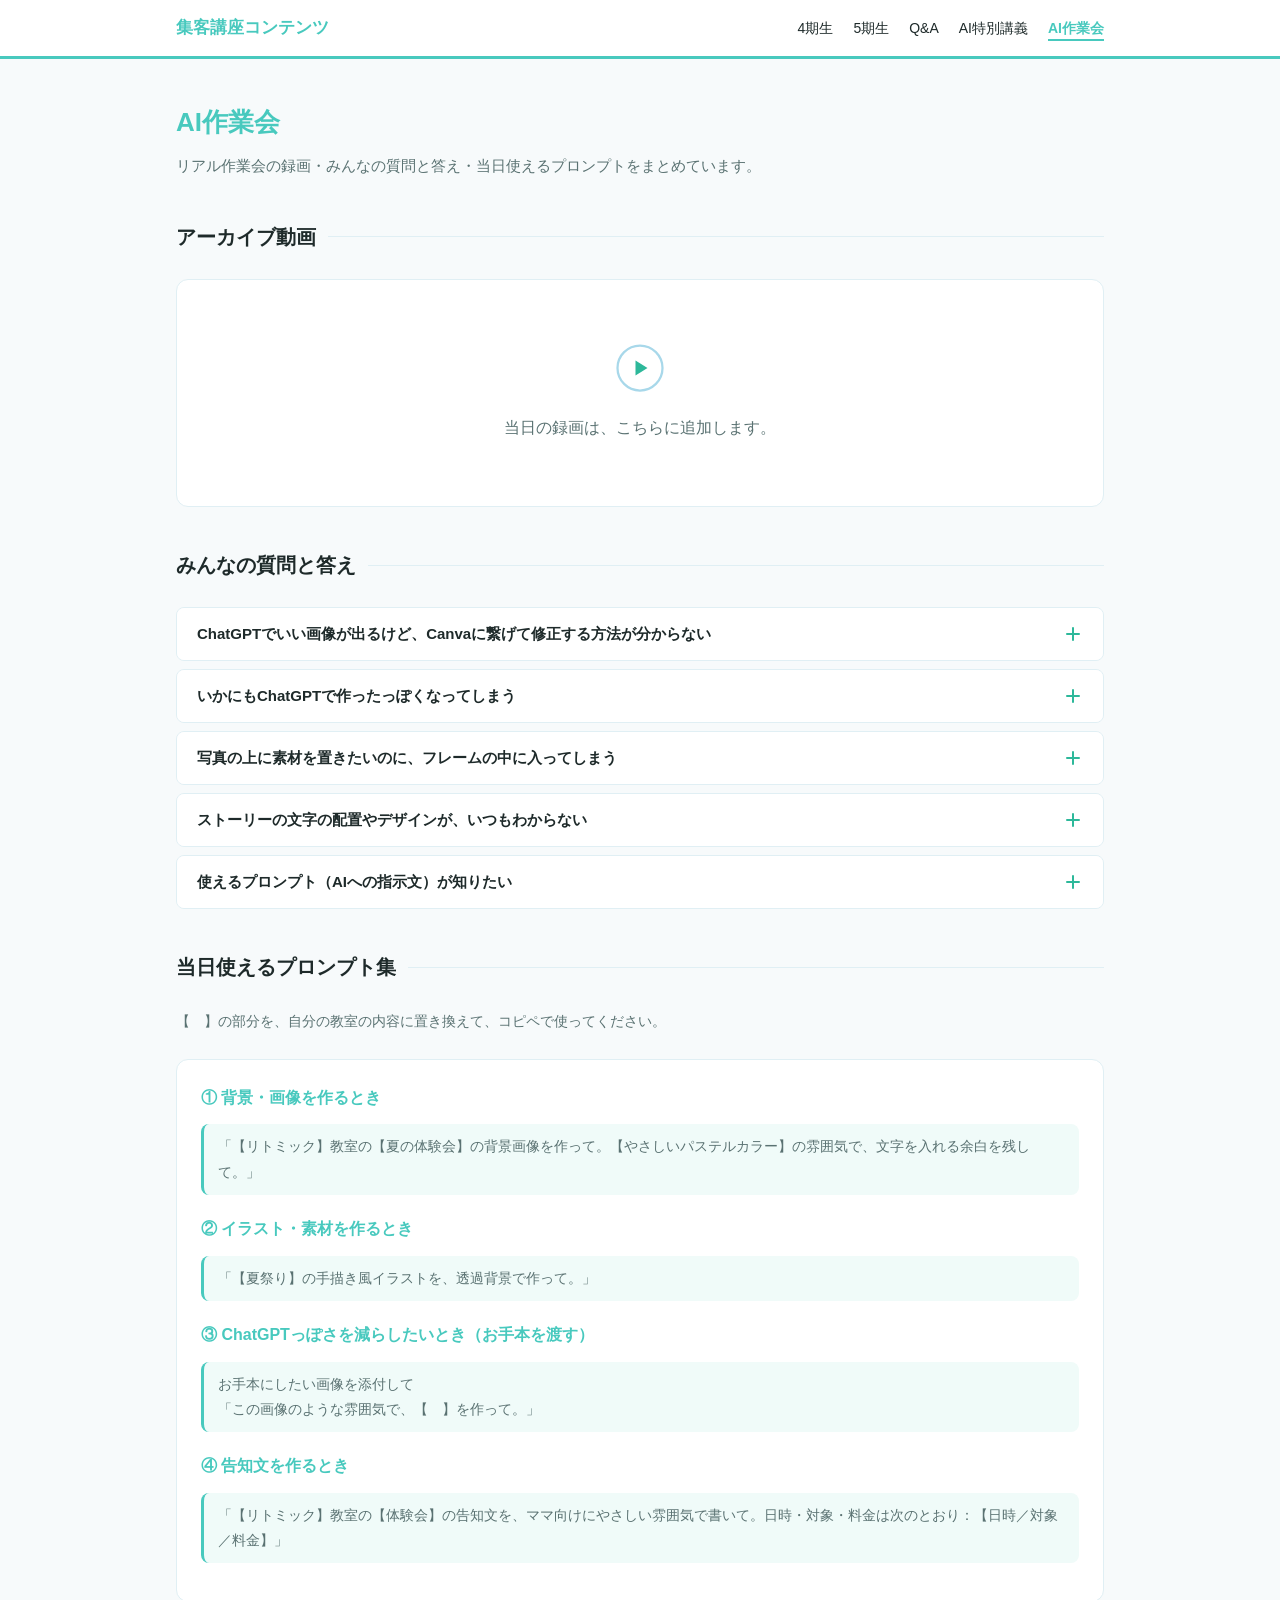
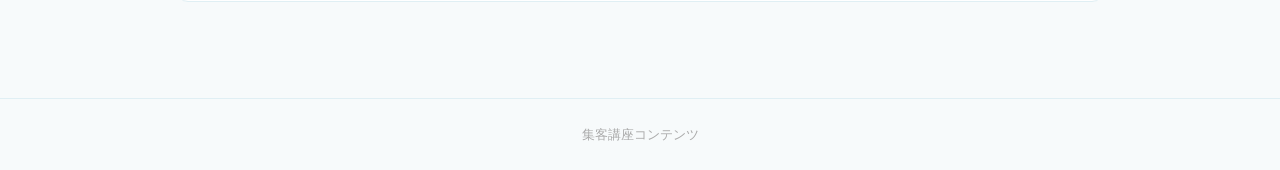
==== ai-sagyokai.html @ 4ee77f03 "AI作業会タブを新設（アーカイブ枠・みんなの質問と答え・プロンプト集） リアルAI勉強会用の専用ページを追加。全ページのナビにタブを追加。 事前アンケートの困りごとへの回答をQ&Aに、コピペ用プロンプ" ====
<!DOCTYPE html>
<html lang="ja">
<head>
  <meta charset="UTF-8">
  <meta name="viewport" content="width=device-width, initial-scale=1.0">
  <title>AI作業会 | 集客講座コンテンツ</title>
  <link rel="stylesheet" href="assets/css/style.css">
</head>
<body>

<nav class="nav">
  <div class="nav-inner">
    <a href="index.html" class="nav-logo">集客講座コンテンツ</a>
    <button class="nav-toggle" aria-label="メニュー" onclick="toggleNav()">
      <span></span><span></span><span></span>
    </button>
    <ul class="nav-links" id="nav-links">
      <li><a href="cohort4.html">4期生</a></li>
      <li><a href="cohort5.html">5期生</a></li>
      <li><a href="qa.html">Q&amp;A</a></li>
      <li><a href="ai.html">AI特別講義</a></li>
      <li><a href="ai-sagyokai.html" class="active">AI作業会</a></li>
    </ul>
  </div>
</nav>

<main class="main">
  <div class="page-header">
    <h1>AI作業会</h1>
    <p>リアル作業会の録画・みんなの質問と答え・当日使えるプロンプトをまとめています。</p>
  </div>

  <!-- アーカイブ動画 -->
  <div class="section-label">
    <h2>アーカイブ動画</h2>
  </div>
  <div class="card">
    <div class="coming-soon" style="padding:40px 20px;">
      <svg width="48" height="48" viewBox="0 0 64 64" fill="none" style="margin:0 auto 12px;">
        <circle cx="32" cy="32" r="30" stroke="#A8D8EA" stroke-width="3"/>
        <path d="M26 22l16 10-16 10V22z" fill="#2DB89A"/>
      </svg>
      <p>当日の録画は、こちらに追加します。</p>
    </div>
  </div>

  <!-- みんなの質問と答え -->
  <div class="section-label">
    <h2>みんなの質問と答え</h2>
  </div>

  <div class="accordion-item">
    <button class="accordion-q" onclick="toggleAccordion(this)">
      ChatGPTでいい画像が出るけど、Canvaに繋げて修正する方法が分からない
      <svg class="accordion-icon" viewBox="0 0 20 20" fill="none">
        <path d="M10 4v12M4 10h12" stroke="#2DB89A" stroke-width="2" stroke-linecap="round"/>
      </svg>
    </button>
    <div class="accordion-a">
      Canvaの「マジックレイヤー」を使うか、ChatGPTの画面の中で直接編集すると修正できます。当日、実際の画面で一緒にやってみましょう。
    </div>
  </div>

  <div class="accordion-item">
    <button class="accordion-q" onclick="toggleAccordion(this)">
      いかにもChatGPTで作ったっぽくなってしまう
      <svg class="accordion-icon" viewBox="0 0 20 20" fill="none">
        <path d="M10 4v12M4 10h12" stroke="#2DB89A" stroke-width="2" stroke-linecap="round"/>
      </svg>
    </button>
    <div class="accordion-a">
      「お手本（モデリング先）」を渡すと、AIっぽさを減らせます。好きなデザインの画像を見せて「こんな雰囲気で作って」と伝えると、グッと自然になります。
    </div>
  </div>

  <div class="accordion-item">
    <button class="accordion-q" onclick="toggleAccordion(this)">
      写真の上に素材を置きたいのに、フレームの中に入ってしまう
      <svg class="accordion-icon" viewBox="0 0 20 20" fill="none">
        <path d="M10 4v12M4 10h12" stroke="#2DB89A" stroke-width="2" stroke-linecap="round"/>
      </svg>
    </button>
    <div class="accordion-a">
      下になる写真に「ロック」をかければ大丈夫です。ロックすると、その上に素材を置いてもフレームの中に吸い込まれません。
    </div>
  </div>

  <div class="accordion-item">
    <button class="accordion-q" onclick="toggleAccordion(this)">
      ストーリーの文字の配置やデザインが、いつもわからない
      <svg class="accordion-icon" viewBox="0 0 20 20" fill="none">
        <path d="M10 4v12M4 10h12" stroke="#2DB89A" stroke-width="2" stroke-linecap="round"/>
      </svg>
    </button>
    <div class="accordion-a">
      まず「お手本」をスクショして、そのまま真似てみましょう。そして、自分がやりやすい「型」を1つ作ってしまうのがおすすめです（例：あやは文字を左下にまとめて配置しています）。型が決まると、毎回迷わなくなります。
    </div>
  </div>

  <div class="accordion-item">
    <button class="accordion-q" onclick="toggleAccordion(this)">
      使えるプロンプト（AIへの指示文）が知りたい
      <svg class="accordion-icon" viewBox="0 0 20 20" fill="none">
        <path d="M10 4v12M4 10h12" stroke="#2DB89A" stroke-width="2" stroke-linecap="round"/>
      </svg>
    </button>
    <div class="accordion-a">
      下の「当日使えるプロンプト集」に、コピペして使える指示文をまとめました。【　】の部分を、自分の教室の内容に置き換えて使ってください。
    </div>
  </div>

  <!-- 当日使えるプロンプト集 -->
  <div class="section-label">
    <h2>当日使えるプロンプト集</h2>
  </div>
  <p style="color:var(--text-sub);font-size:14px;margin-bottom:24px;">【　】の部分を、自分の教室の内容に置き換えて、コピペで使ってください。</p>

  <div class="card">
    <div class="feedback-section" style="border-top:none;margin-top:0;padding-top:0;">
      <h3>① 背景・画像を作るとき</h3>
      <div class="feedback-list">
        <p class="fb-overall">「【リトミック】教室の【夏の体験会】の背景画像を作って。【やさしいパステルカラー】の雰囲気で、文字を入れる余白を残して。」</p>
      </div>
      <h3 style="margin-top:20px;">② イラスト・素材を作るとき</h3>
      <div class="feedback-list">
        <p class="fb-overall">「【夏祭り】の手描き風イラストを、透過背景で作って。」</p>
      </div>
      <h3 style="margin-top:20px;">③ ChatGPTっぽさを減らしたいとき（お手本を渡す）</h3>
      <div class="feedback-list">
        <p class="fb-overall">お手本にしたい画像を添付して<br>「この画像のような雰囲気で、【　】を作って。」</p>
      </div>
      <h3 style="margin-top:20px;">④ 告知文を作るとき</h3>
      <div class="feedback-list">
        <p class="fb-overall">「【リトミック】教室の【体験会】の告知文を、ママ向けにやさしい雰囲気で書いて。日時・対象・料金は次のとおり：【日時／対象／料金】」</p>
      </div>
    </div>
  </div>

</main>

<footer><p>集客講座コンテンツ</p></footer>

<script>
function toggleNav() {
  document.getElementById('nav-links').classList.toggle('open');
}
function toggleAccordion(btn) {
  btn.parentElement.classList.toggle('open');
}
</script>
</body>
</html>
---- assets/css/style.css ----
:root {
  --green:      #48C9BE;
  --blue-light: #A8D8EA;
  --bg:         #F7FAFB;
  --text:       #1E2A2A;
  --border:     #E0EFF4;
  --white:      #FFFFFF;
  --text-sub:   #5a7272;
}

*, *::before, *::after { box-sizing: border-box; margin: 0; padding: 0; }

body {
  font-family: "游ゴシック体", "Yu Gothic", YuGothic, "ヒラギノ角ゴ Pro", "Hiragino Kaku Gothic Pro", sans-serif;
  -webkit-font-smoothing: antialiased;
  background: var(--bg);
  color: var(--text);
  font-size: 16px;
  line-height: 1.8;
}

a { color: inherit; text-decoration: none; }
img { max-width: 100%; height: auto; display: block; }

/* ========== ナビゲーション ========== */
.nav {
  position: sticky;
  top: 0;
  background: var(--white);
  border-bottom: 3px solid var(--green);
  z-index: 100;
}
.nav-inner {
  max-width: 960px;
  margin: 0 auto;
  padding: 0 16px;
  display: flex;
  align-items: center;
  justify-content: space-between;
  height: 56px;
}
.nav-logo {
  font-weight: 700;
  color: var(--green);
  font-size: 17px;
}
.nav-links {
  display: flex;
  gap: 20px;
  list-style: none;
}
.nav-links a {
  font-size: 14px;
  color: var(--text);
  padding-bottom: 3px;
  border-bottom: 2px solid transparent;
  transition: color 0.2s, border-color 0.2s;
}
.nav-links a:hover,
.nav-links a.active {
  color: var(--green);
  border-bottom-color: var(--green);
  font-weight: 700;
}
.nav-toggle {
  display: none;
  background: none;
  border: none;
  cursor: pointer;
  padding: 8px;
}
.nav-toggle span {
  display: block;
  width: 22px;
  height: 2px;
  background: var(--text);
  margin: 5px 0;
  transition: 0.3s;
}
@media (max-width: 767px) {
  .nav-toggle { display: block; }
  .nav-links {
    display: none;
    flex-direction: column;
    position: absolute;
    top: 56px;
    left: 0;
    right: 0;
    background: var(--white);
    padding: 16px 24px;
    border-bottom: 1px solid var(--border);
    gap: 16px;
    box-shadow: 0 4px 12px rgba(0,0,0,0.08);
  }
  .nav-links.open { display: flex; }
}

/* ========== レイアウト ========== */
.main {
  max-width: 960px;
  margin: 0 auto;
  padding: 40px 16px 64px;
}
.page-header { margin-bottom: 32px; }
.page-header h1 {
  font-size: 26px;
  color: var(--green);
  margin-bottom: 6px;
}
.page-header p { color: var(--text-sub); font-size: 15px; }

/* ========== カード ========== */
.card {
  background: var(--white);
  border: 1px solid var(--border);
  border-radius: 12px;
  padding: 24px;
  margin-bottom: 32px;
}

/* ========== バッジ ========== */
.badge {
  display: inline-block;
  background: var(--blue-light);
  color: var(--text);
  font-size: 12px;
  font-weight: 700;
  padding: 2px 10px;
  border-radius: 20px;
  margin-bottom: 8px;
}

/* ========== トップページ カードグリッド ========== */
.card-grid {
  display: grid;
  grid-template-columns: repeat(2, 1fr);
  gap: 20px;
}
@media (max-width: 600px) {
  .card-grid { grid-template-columns: 1fr; }
}
.nav-card {
  background: var(--white);
  border: 1px solid var(--border);
  border-radius: 12px;
  padding: 28px 24px;
  display: flex;
  flex-direction: column;
  gap: 8px;
  transition: box-shadow 0.2s, transform 0.2s;
}
.nav-card:hover {
  box-shadow: 0 4px 20px rgba(45,184,154,0.15);
  transform: translateY(-2px);
}
.nav-card svg { width: 36px; height: 36px; }
.nav-card h2 { font-size: 18px; color: var(--green); }
.nav-card p { font-size: 14px; color: var(--text-sub); }
.nav-card .card-link {
  margin-top: 8px;
  font-size: 14px;
  font-weight: 700;
  color: var(--green);
}

/* ========== ヒーロー ========== */
.hero {
  background: linear-gradient(135deg, var(--green) 0%, #2EB5AB 100%);
  color: var(--white);
  border-radius: 16px;
  padding: 48px 32px;
  margin-bottom: 40px;
  text-align: center;
}
.hero h1 { font-size: 28px; margin-bottom: 12px; }
.hero p { font-size: 16px; opacity: 0.9; }
@media (max-width: 600px) {
  .hero { padding: 36px 20px; }
  .hero h1 { font-size: 22px; }
}

/* ========== チラシ添削 ========== */
.chirashi-header {
  display: flex;
  align-items: center;
  gap: 12px;
  margin-bottom: 16px;
  flex-wrap: wrap;
}
.chirashi-header h2 { font-size: 20px; }

/* スマホ：スワイプ表示 */
.swiper-wrap { display: block; }
.swiper-track {
  display: flex;
  overflow-x: auto;
  scroll-snap-type: x mandatory;
  scrollbar-width: none;
  border-radius: 8px;
}
.swiper-track::-webkit-scrollbar { display: none; }
.swiper-slide {
  min-width: 100%;
  scroll-snap-align: start;
  position: relative;
}
.swiper-slide img { width: 100%; border-radius: 8px; }
.slide-label {
  display: inline-block;
  background: rgba(0,0,0,0.55);
  color: #fff;
  font-size: 13px;
  font-weight: 700;
  padding: 3px 12px;
  border-radius: 20px;
  margin-bottom: 8px;
}
.slide-label.after { background: var(--green); }
.swiper-hint {
  text-align: center;
  font-size: 13px;
  color: var(--text-sub);
  margin-top: 8px;
}

/* PC：横並び表示 */
.chirashi-pc-view {
  display: none;
  grid-template-columns: 1fr 1fr;
  gap: 16px;
}
.chirashi-pc-view .img-wrap { position: relative; }
.chirashi-pc-view img { width: 100%; border-radius: 8px; }

@media (min-width: 768px) {
  .swiper-wrap { display: none; }
  .swiper-hint { display: none; }
  .chirashi-pc-view { display: grid; }
}

/* PC：Before / After / 並べて 切り替え（プレゼン用） */
.pc-toggle { display: none; }
@media (min-width: 768px) {
  .pc-toggle {
    display: flex;
    gap: 8px;
    margin-bottom: 14px;
  }
  .pc-toggle button {
    font-family: inherit;
    font-size: 14px;
    font-weight: 700;
    padding: 8px 18px;
    border-radius: 8px;
    border: 2px solid var(--green);
    background: var(--white);
    color: var(--green);
    cursor: pointer;
    transition: background 0.2s, color 0.2s;
  }
  .pc-toggle button:hover { background: #eafaf8; }
  .pc-toggle button.active { background: var(--green); color: #fff; }
}
.chirashi-pc-view.mode-before,
.chirashi-pc-view.mode-after {
  grid-template-columns: 1fr;
  max-width: 460px;
}
.chirashi-pc-view.mode-before .img-wrap:nth-child(2),
.chirashi-pc-view.mode-after .img-wrap:nth-child(1) {
  display: none;
}
.chirashi-pc-view.mode-both {
  grid-template-columns: 1fr 1fr;
}

/* フィードバック */
.feedback-section { margin-top: 20px; border-top: 1px solid var(--border); padding-top: 16px; }
.feedback-section h3 { font-size: 16px; color: var(--green); margin-bottom: 12px; }
.feedback-img { border-radius: 8px; width: 100%; }

.feedback-list { font-size: 14px; line-height: 1.8; }
.feedback-list .fb-overall {
  color: var(--text-sub);
  margin-bottom: 14px;
  padding: 10px 14px;
  background: #f0fbf9;
  border-radius: 8px;
  border-left: 3px solid var(--green);
}
.feedback-list ul { list-style: none; padding: 0; margin: 0; }
.feedback-list li {
  padding: 9px 0;
  border-bottom: 1px solid var(--border);
  display: flex;
  gap: 10px;
  align-items: flex-start;
}
.feedback-list li:last-child { border-bottom: none; }
.fb-point {
  color: #D94F7A;
  font-weight: 700;
  white-space: nowrap;
  flex-shrink: 0;
  min-width: 36px;
}

/* ========== スライドギャラリー ========== */
.video-wrap {
  position: relative;
  padding-bottom: 56.25%;
  height: 0;
  margin-bottom: 32px;
  border-radius: 12px;
  overflow: hidden;
}
.video-wrap iframe {
  position: absolute;
  top: 0; left: 0;
  width: 100%; height: 100%;
}
.slide-grid {
  display: grid;
  grid-template-columns: repeat(4, 1fr);
  gap: 12px;
}
@media (max-width: 600px) {
  .slide-grid { grid-template-columns: repeat(2, 1fr); }
}
.slide-thumb {
  cursor: pointer;
  border-radius: 6px;
  overflow: hidden;
  border: 2px solid transparent;
  transition: border-color 0.2s, transform 0.2s;
  position: relative;
}
.slide-thumb:hover {
  border-color: var(--green);
  transform: scale(1.03);
}
.slide-thumb img { width: 100%; display: block; }
.slide-num {
  position: absolute;
  bottom: 4px;
  right: 6px;
  font-size: 11px;
  color: #fff;
  background: rgba(0,0,0,0.5);
  padding: 1px 5px;
  border-radius: 4px;
}

/* モーダル */
.modal-overlay {
  display: none;
  position: fixed;
  inset: 0;
  background: rgba(0,0,0,0.85);
  z-index: 200;
  align-items: center;
  justify-content: center;
  padding: 16px;
}
.modal-overlay.open { display: flex; }
.modal-img { max-width: 900px; width: 100%; border-radius: 8px; }
.modal-close {
  position: absolute;
  top: 16px;
  right: 20px;
  font-size: 32px;
  color: #fff;
  cursor: pointer;
  line-height: 1;
  background: none;
  border: none;
}

/* ========== Q&A アコーディオン ========== */
.qa-category { margin-bottom: 32px; }
.qa-category h2 {
  font-size: 18px;
  color: var(--green);
  margin-bottom: 12px;
  padding-left: 12px;
  border-left: 4px solid var(--green);
}
.accordion-item {
  border: 1px solid var(--border);
  border-radius: 8px;
  margin-bottom: 8px;
  overflow: hidden;
}
.accordion-q {
  width: 100%;
  text-align: left;
  background: var(--white);
  border: none;
  padding: 16px 20px;
  font-family: "游ゴシック体", "Yu Gothic", YuGothic, "ヒラギノ角ゴ Pro", "Hiragino Kaku Gothic Pro", sans-serif;
  font-size: 15px;
  font-weight: 700;
  color: var(--text);
  cursor: pointer;
  display: flex;
  justify-content: space-between;
  align-items: center;
  gap: 8px;
  transition: background 0.2s;
}
.accordion-q:hover { background: #f0fbf8; }
.accordion-icon {
  width: 20px;
  height: 20px;
  flex-shrink: 0;
  transition: transform 0.3s;
}
.accordion-item.open .accordion-icon { transform: rotate(45deg); }
.accordion-a {
  display: none;
  padding: 0 20px 16px;
  font-size: 15px;
  background: var(--white);
  color: var(--text-sub);
  line-height: 1.8;
}
.accordion-item.open .accordion-a { display: block; }

/* ========== コホートアクションボタン ========== */
.cohort-actions {
  display: flex;
  gap: 14px;
  margin-bottom: 36px;
  flex-wrap: wrap;
}
.cohort-btn {
  display: inline-flex;
  align-items: center;
  gap: 8px;
  padding: 14px 24px;
  border-radius: 10px;
  font-size: 15px;
  font-weight: 700;
  font-family: "游ゴシック体", "Yu Gothic", YuGothic, "ヒラギノ角ゴ Pro", "Hiragino Kaku Gothic Pro", sans-serif;
  text-decoration: none;
  transition: box-shadow 0.2s, transform 0.2s, opacity 0.2s;
  cursor: pointer;
  border: none;
}
.cohort-btn:hover { transform: translateY(-2px); box-shadow: 0 4px 16px rgba(0,0,0,0.12); }
.cohort-btn.primary { background: var(--green); color: #fff; }
.cohort-btn.secondary { background: var(--white); color: var(--green); border: 2px solid var(--green); }
.cohort-btn svg { flex-shrink: 0; }

/* ========== アーカイブカード ========== */
.archive-cards {
  display: flex;
  flex-direction: column;
  gap: 16px;
  margin-bottom: 40px;
}
.archive-card {
  display: flex;
  align-items: center;
  gap: 20px;
  background: var(--white);
  border: 1px solid var(--border);
  border-radius: 12px;
  padding: 22px 24px;
  text-decoration: none;
  color: inherit;
  transition: box-shadow 0.2s, transform 0.2s, border-color 0.2s;
}
.archive-card:hover {
  border-color: var(--green);
  box-shadow: 0 4px 20px rgba(72,201,190,0.15);
  transform: translateY(-2px);
}
.archive-icon {
  width: 52px;
  height: 52px;
  background: var(--green);
  border-radius: 50%;
  display: flex;
  align-items: center;
  justify-content: center;
  flex-shrink: 0;
}
.archive-num {
  font-size: 12px;
  color: var(--text-sub);
  margin-bottom: 3px;
}
.archive-card h3 {
  font-size: 17px;
  color: var(--text);
  margin-bottom: 4px;
}
.archive-card p {
  font-size: 13px;
  color: var(--text-sub);
  line-height: 1.6;
}
.archive-arrow {
  margin-left: auto;
  color: var(--green);
  font-weight: 700;
  font-size: 18px;
  flex-shrink: 0;
}
@media (max-width: 600px) {
  .archive-card { padding: 16px; gap: 14px; }
  .archive-card h3 { font-size: 15px; }
}

/* ========== セクション区切り ========== */
.section-label {
  display: flex;
  align-items: center;
  gap: 12px;
  margin: 40px 0 24px;
}
.section-label h2 {
  font-size: 20px;
  color: var(--text);
  white-space: nowrap;
}
.section-label::after {
  content: '';
  flex: 1;
  height: 1px;
  background: var(--border);
}

/* ========== 準備中ページ ========== */
.coming-soon {
  text-align: center;
  padding: 80px 20px;
}
.coming-soon h2 { font-size: 24px; color: var(--green); margin-bottom: 12px; }
.coming-soon p { color: var(--text-sub); }

/* ========== フッター ========== */
footer {
  text-align: center;
  padding: 24px 16px;
  font-size: 13px;
  color: #aaa;
  border-top: 1px solid var(--border);
}
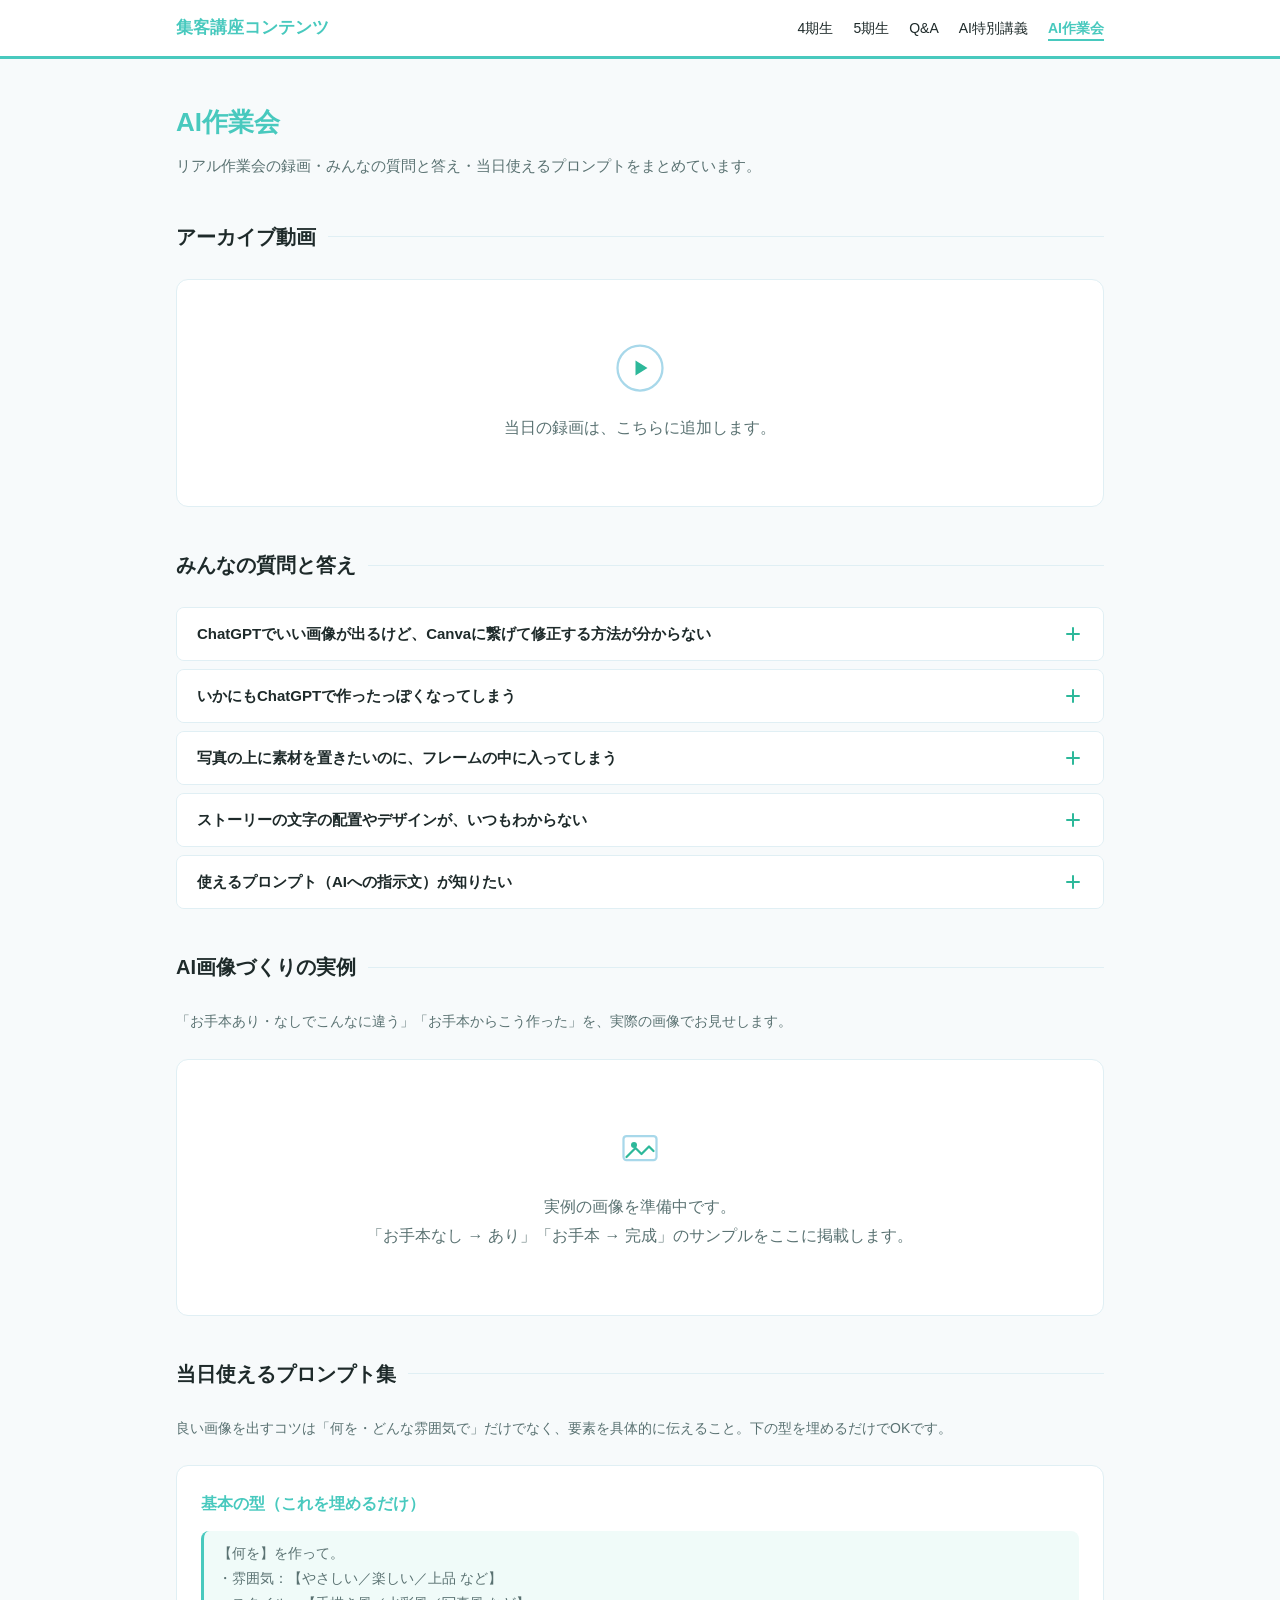
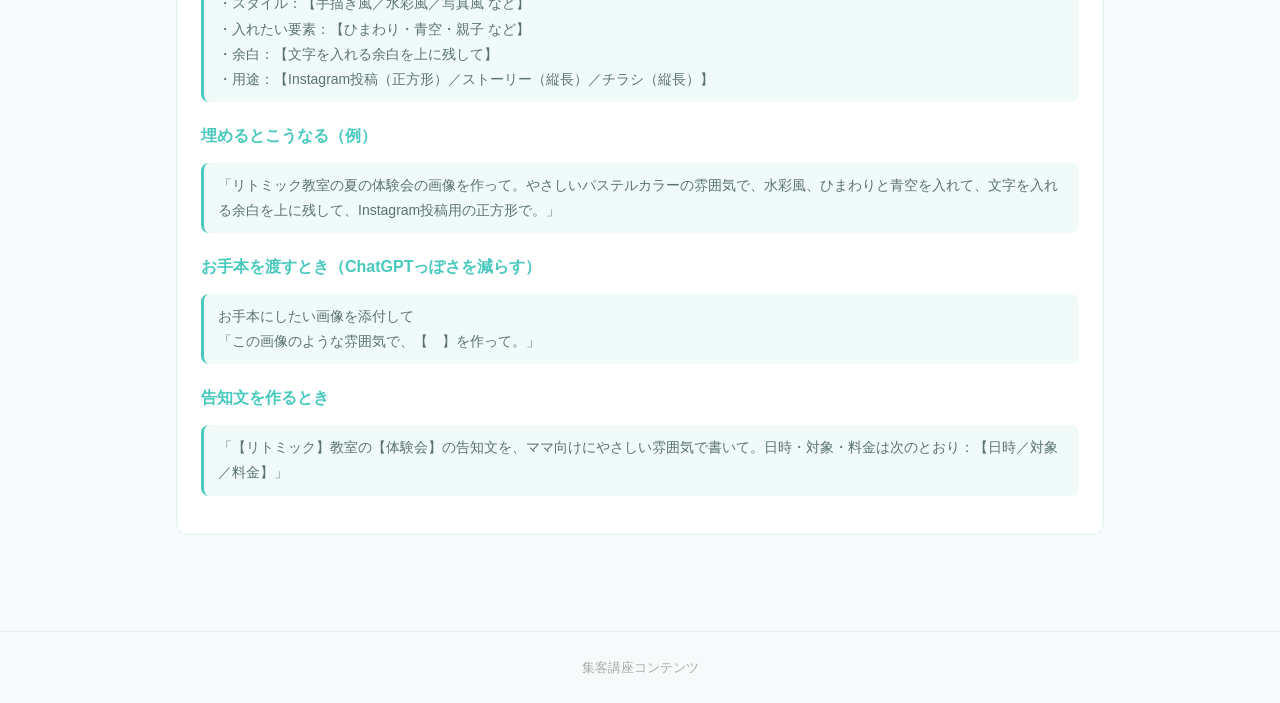
==== commit 934eef04: "AI作業会：プロンプト集を型ベースに改善・AI画像づくりの実例セクション追加 プロンプトを「何を/雰囲気/スタイル/要素/余白/用途」の型に。 実例（お手本あり/なし・お手本→完成）の枠を新設（画像は" ====
--- a/ai-sagyokai.html
+++ b/ai-sagyokai.html
@@ -109,27 +109,50 @@
     </div>
   </div>
 
+  <!-- AI画像づくりの実例（画像はあやが用意して差し替え） -->
+  <div class="section-label">
+    <h2>AI画像づくりの実例</h2>
+  </div>
+  <p style="color:var(--text-sub);font-size:14px;margin-bottom:24px;">「お手本あり・なしでこんなに違う」「お手本からこう作った」を、実際の画像でお見せします。</p>
+  <div class="card">
+    <div class="coming-soon" style="padding:40px 20px;">
+      <svg width="48" height="48" viewBox="0 0 64 64" fill="none" style="margin:0 auto 12px;">
+        <rect x="10" y="16" width="44" height="32" rx="4" stroke="#A8D8EA" stroke-width="3"/>
+        <circle cx="24" cy="28" r="4" fill="#2DB89A"/>
+        <path d="M14 44l12-12 8 8 10-10 6 6" stroke="#2DB89A" stroke-width="3" stroke-linecap="round" stroke-linejoin="round"/>
+      </svg>
+      <p>実例の画像を準備中です。<br>「お手本なし → あり」「お手本 → 完成」のサンプルをここに掲載します。</p>
+    </div>
+  </div>
+
   <!-- 当日使えるプロンプト集 -->
   <div class="section-label">
     <h2>当日使えるプロンプト集</h2>
   </div>
-  <p style="color:var(--text-sub);font-size:14px;margin-bottom:24px;">【　】の部分を、自分の教室の内容に置き換えて、コピペで使ってください。</p>
+  <p style="color:var(--text-sub);font-size:14px;margin-bottom:24px;">良い画像を出すコツは「何を・どんな雰囲気で」だけでなく、要素を具体的に伝えること。下の型を埋めるだけでOKです。</p>
 
   <div class="card">
     <div class="feedback-section" style="border-top:none;margin-top:0;padding-top:0;">
-      <h3>① 背景・画像を作るとき</h3>
+      <h3>基本の型（これを埋めるだけ）</h3>
       <div class="feedback-list">
-        <p class="fb-overall">「【リトミック】教室の【夏の体験会】の背景画像を作って。【やさしいパステルカラー】の雰囲気で、文字を入れる余白を残して。」</p>
+        <p class="fb-overall">
+        【何を】を作って。<br>
+        ・雰囲気：【やさしい／楽しい／上品 など】<br>
+        ・スタイル：【手描き風／水彩風／写真風 など】<br>
+        ・入れたい要素：【ひまわり・青空・親子 など】<br>
+        ・余白：【文字を入れる余白を上に残して】<br>
+        ・用途：【Instagram投稿（正方形）／ストーリー（縦長）／チラシ（縦長）】
+        </p>
       </div>
-      <h3 style="margin-top:20px;">② イラスト・素材を作るとき</h3>
+      <h3 style="margin-top:20px;">埋めるとこうなる（例）</h3>
       <div class="feedback-list">
-        <p class="fb-overall">「【夏祭り】の手描き風イラストを、透過背景で作って。」</p>
+        <p class="fb-overall">「リトミック教室の夏の体験会の画像を作って。やさしいパステルカラーの雰囲気で、水彩風、ひまわりと青空を入れて、文字を入れる余白を上に残して、Instagram投稿用の正方形で。」</p>
       </div>
-      <h3 style="margin-top:20px;">③ ChatGPTっぽさを減らしたいとき（お手本を渡す）</h3>
+      <h3 style="margin-top:20px;">お手本を渡すとき（ChatGPTっぽさを減らす）</h3>
       <div class="feedback-list">
         <p class="fb-overall">お手本にしたい画像を添付して<br>「この画像のような雰囲気で、【　】を作って。」</p>
       </div>
-      <h3 style="margin-top:20px;">④ 告知文を作るとき</h3>
+      <h3 style="margin-top:20px;">告知文を作るとき</h3>
       <div class="feedback-list">
         <p class="fb-overall">「【リトミック】教室の【体験会】の告知文を、ママ向けにやさしい雰囲気で書いて。日時・対象・料金は次のとおり：【日時／対象／料金】」</p>
       </div>
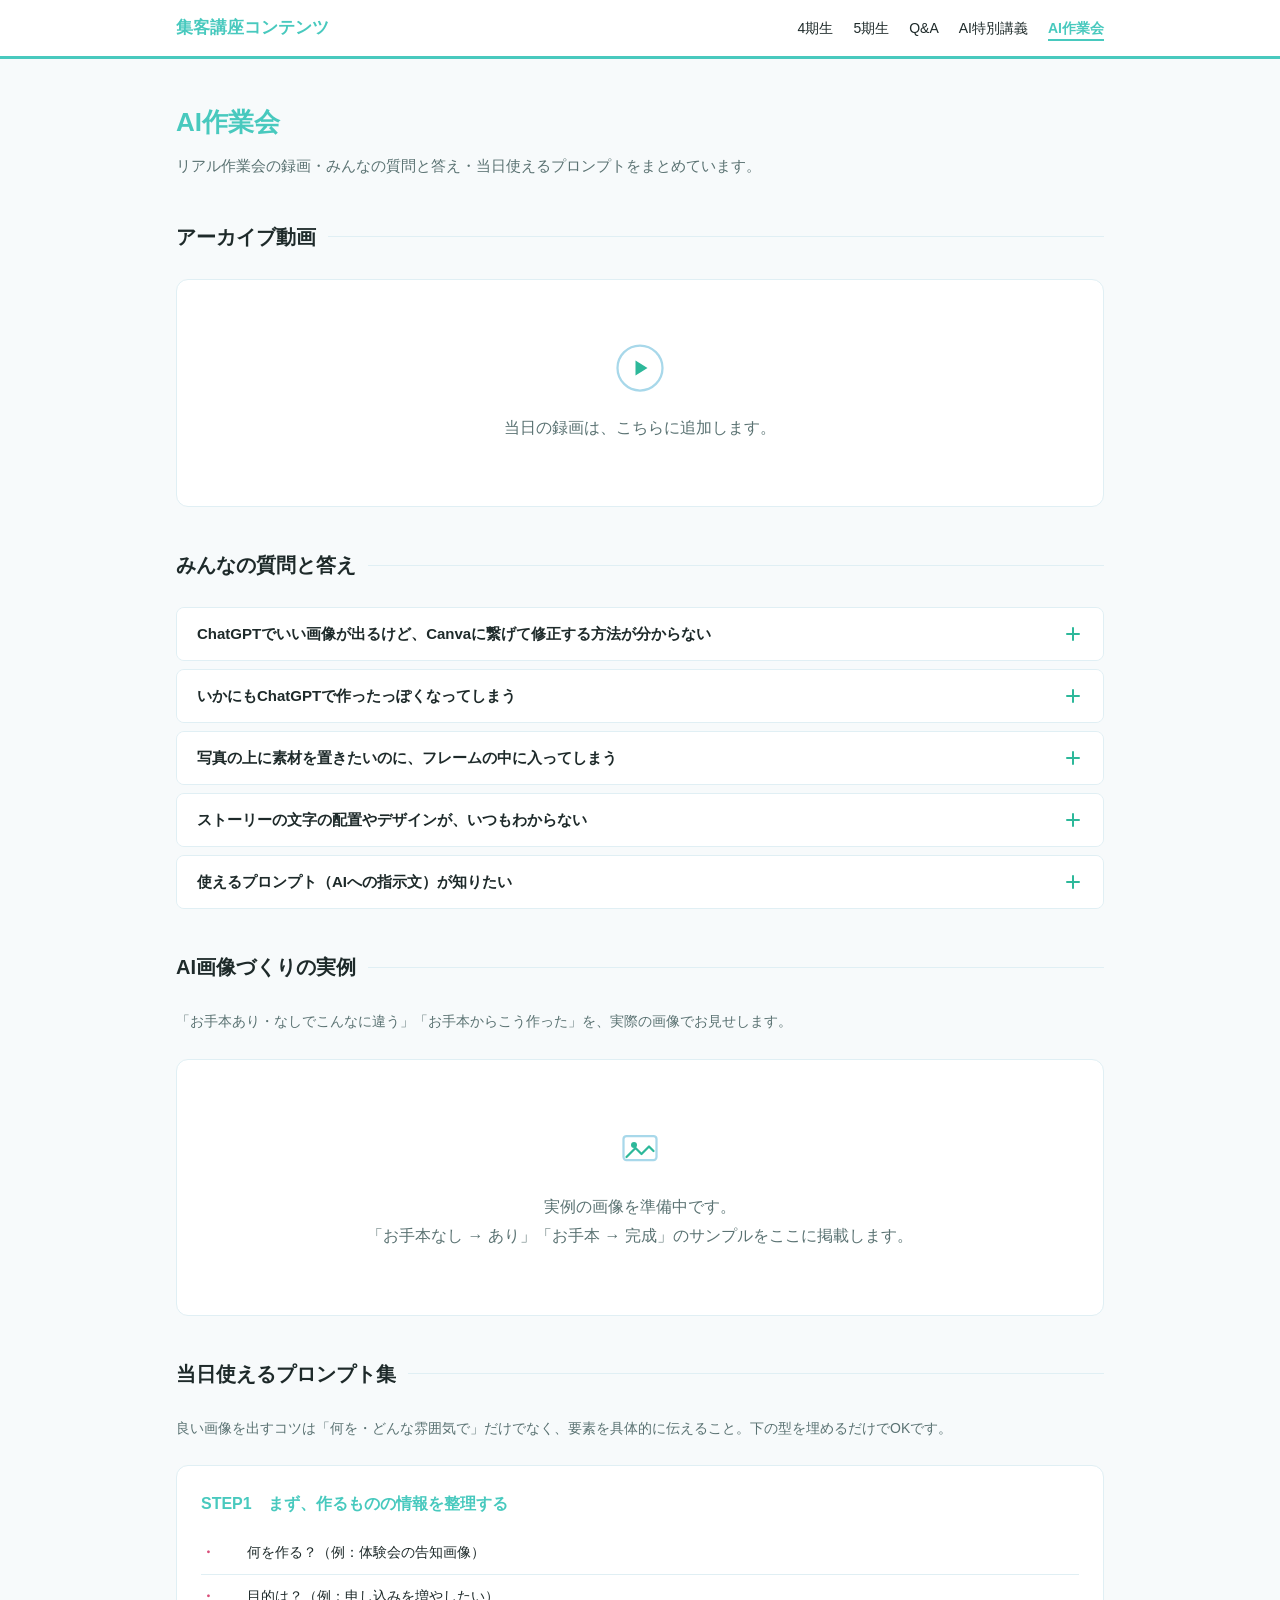
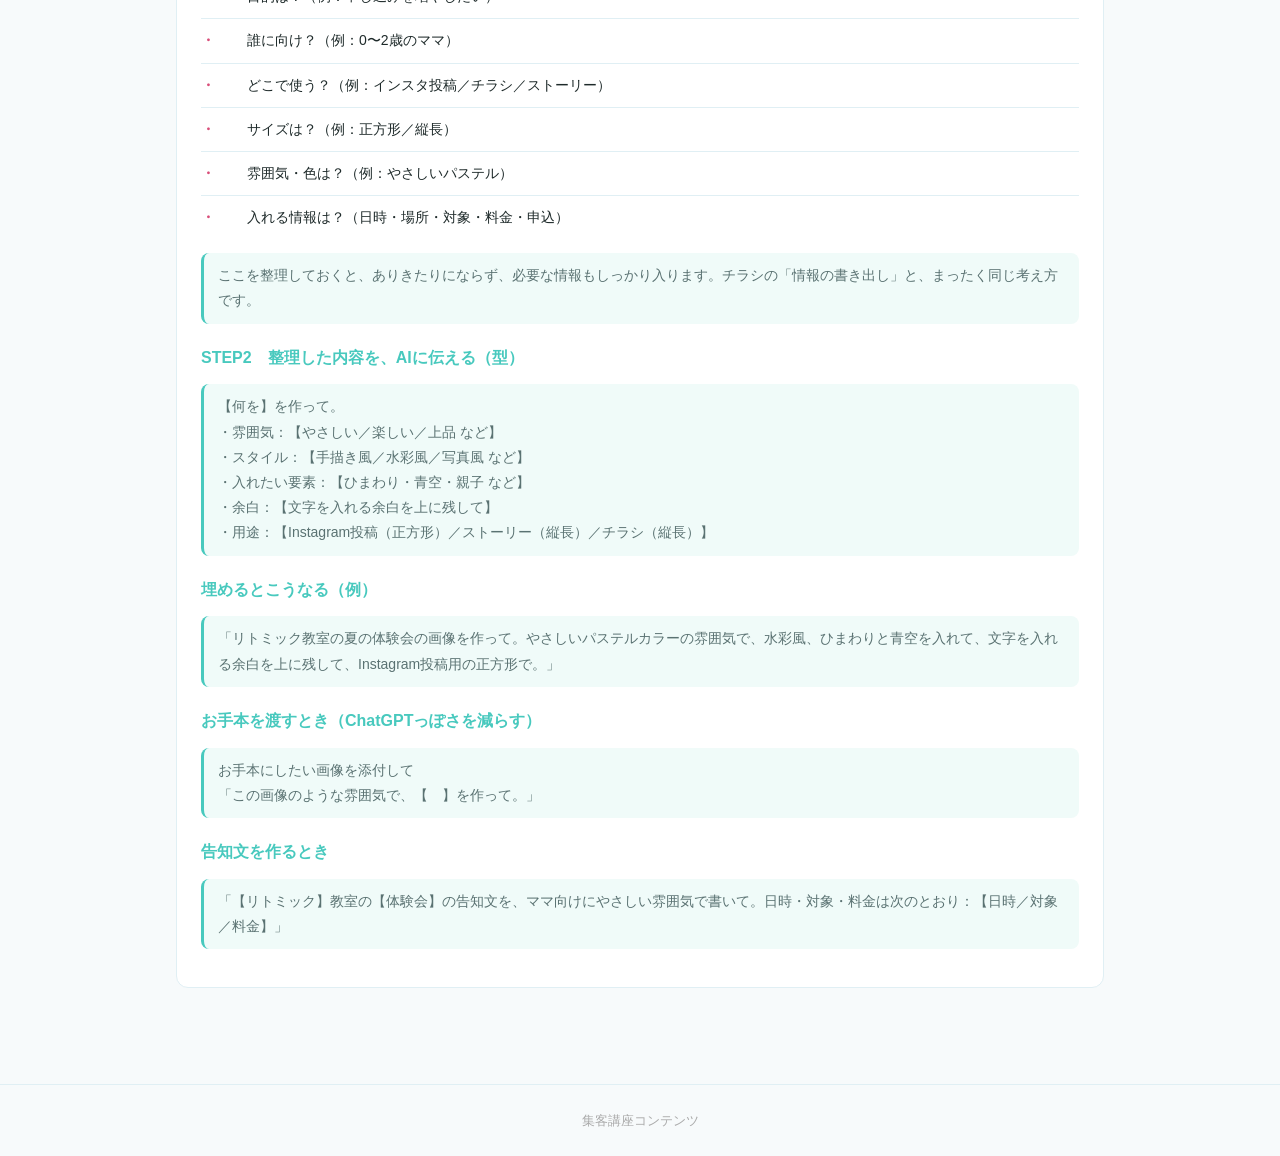
==== commit 8eb46f09: "プロンプト集を2段階に：STEP1で情報整理→STEP2でAIに伝える あやのアイデア反映。チラシの情報整理（誰に/何を/どこで/サイズ/雰囲気/入れる情報）を AIプロンプトの前段階に。情報整理の専" ====
--- a/ai-sagyokai.html
+++ b/ai-sagyokai.html
@@ -133,7 +133,20 @@
 
   <div class="card">
     <div class="feedback-section" style="border-top:none;margin-top:0;padding-top:0;">
-      <h3>基本の型（これを埋めるだけ）</h3>
+      <h3>STEP1　まず、作るものの情報を整理する</h3>
+      <div class="feedback-list">
+        <ul>
+          <li><span class="fb-point">・</span>何を作る？（例：体験会の告知画像）</li>
+          <li><span class="fb-point">・</span>目的は？（例：申し込みを増やしたい）</li>
+          <li><span class="fb-point">・</span>誰に向け？（例：0〜2歳のママ）</li>
+          <li><span class="fb-point">・</span>どこで使う？（例：インスタ投稿／チラシ／ストーリー）</li>
+          <li><span class="fb-point">・</span>サイズは？（例：正方形／縦長）</li>
+          <li><span class="fb-point">・</span>雰囲気・色は？（例：やさしいパステル）</li>
+          <li><span class="fb-point">・</span>入れる情報は？（日時・場所・対象・料金・申込）</li>
+        </ul>
+        <p class="fb-overall" style="margin-top:14px;">ここを整理しておくと、ありきたりにならず、必要な情報もしっかり入ります。チラシの「情報の書き出し」と、まったく同じ考え方です。</p>
+      </div>
+      <h3 style="margin-top:20px;">STEP2　整理した内容を、AIに伝える（型）</h3>
       <div class="feedback-list">
         <p class="fb-overall">
         【何を】を作って。<br>
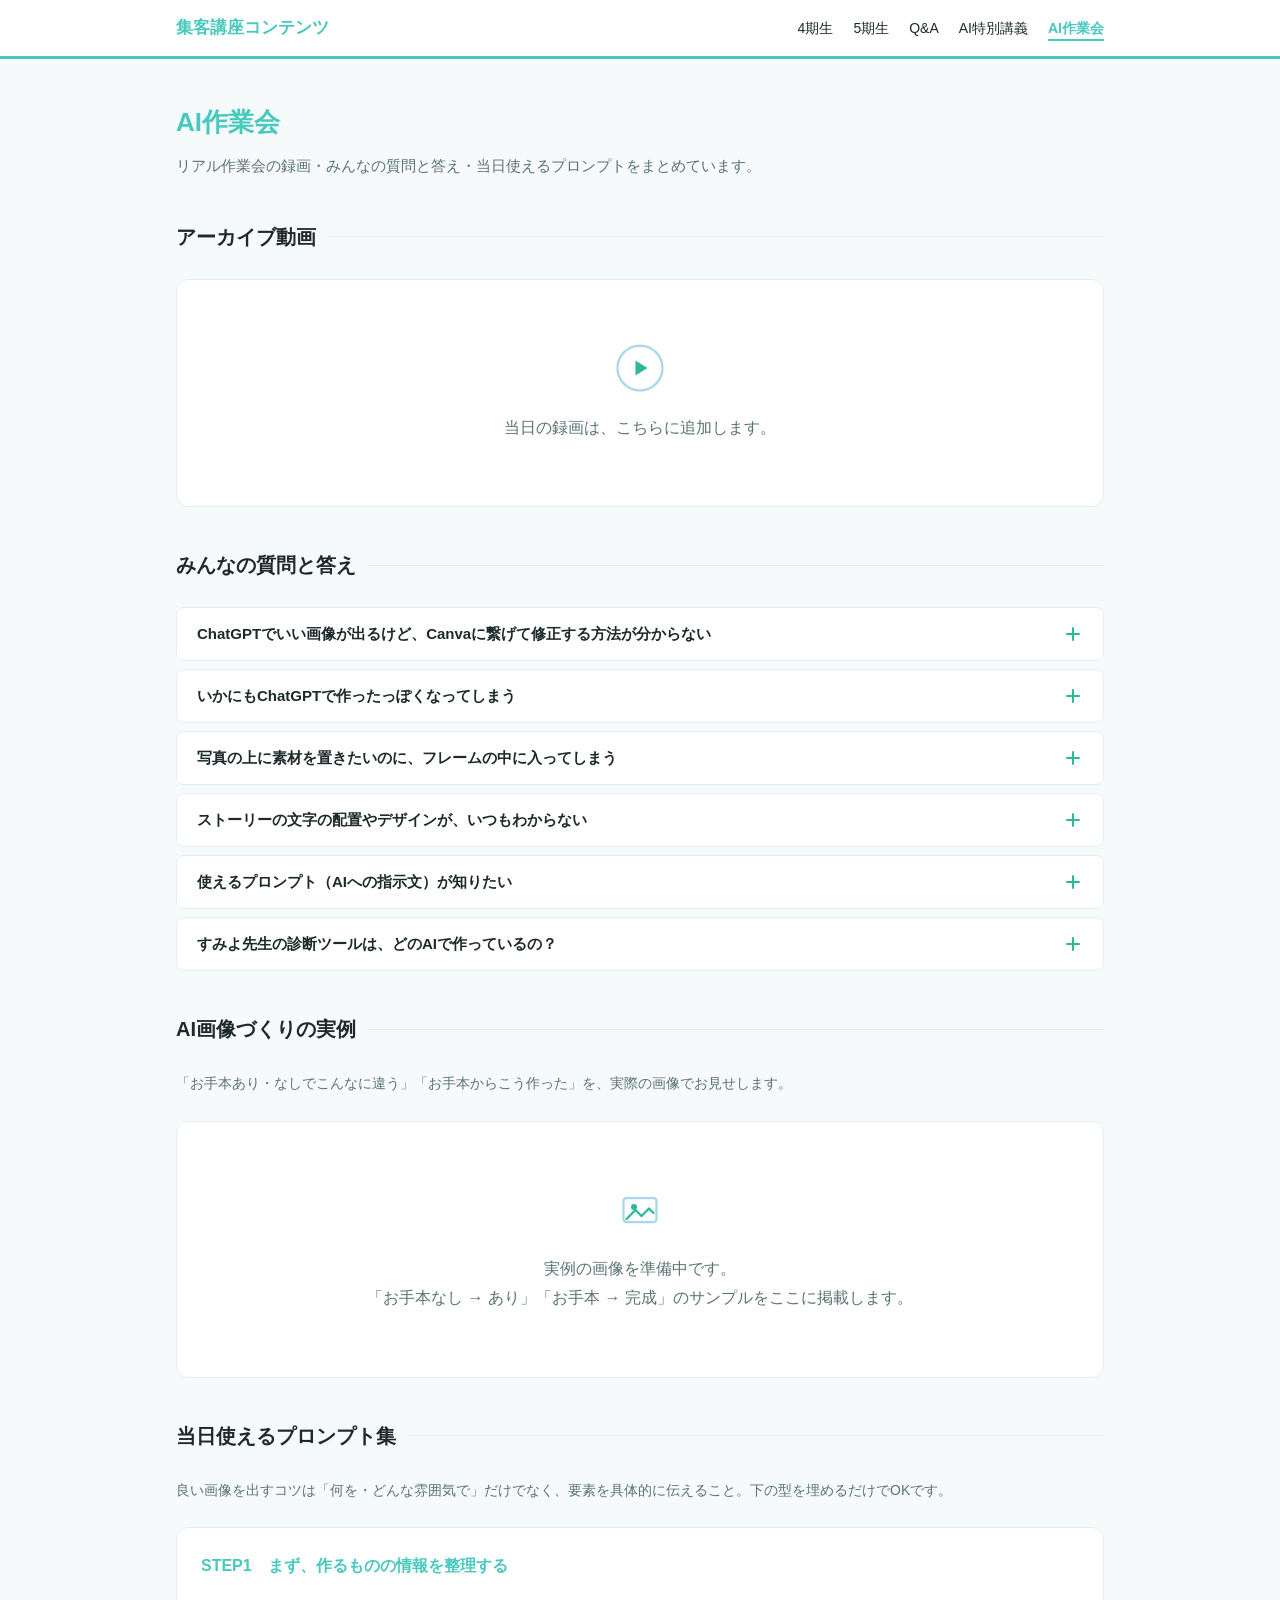
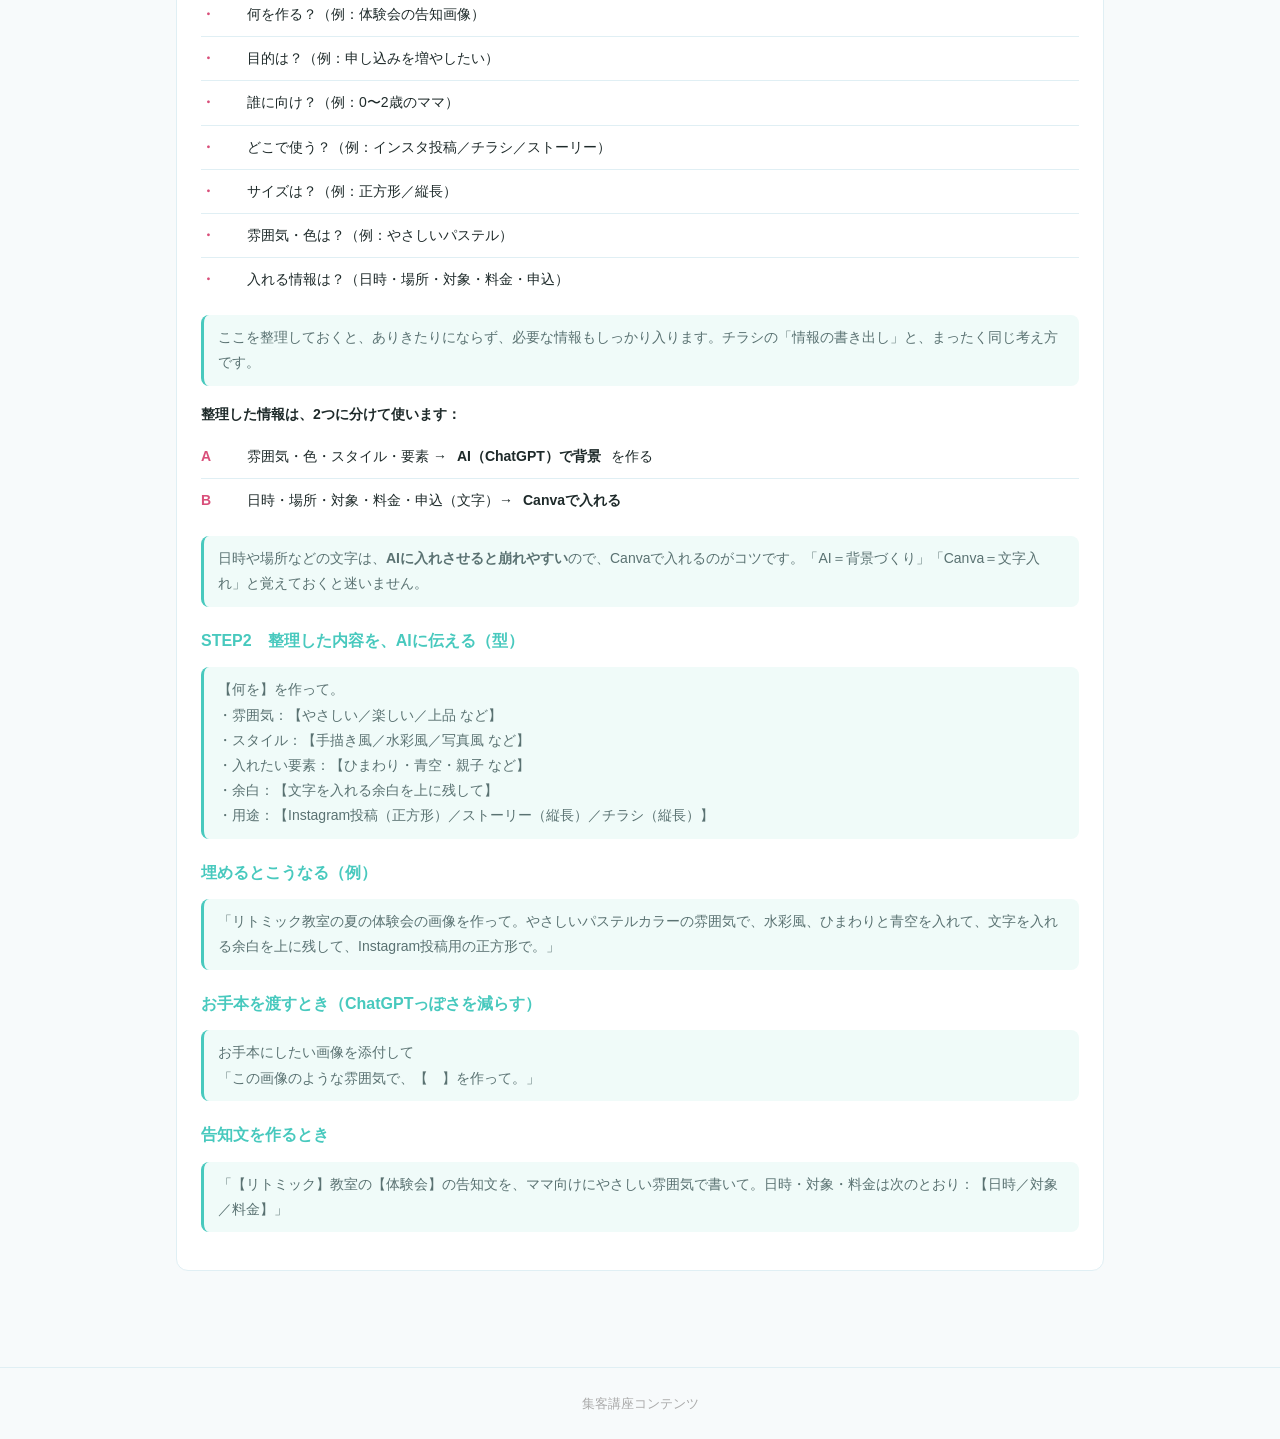
==== commit 831f7b3c: "AI作業会：STEP1に背景AI/文字Canvaの振り分けを追加・診断ツールQ&A追加 情報整理→AI(背景)とCanva(文字)に振り分ける説明を追加。 すみよ先生の診断はClaude Code製＋" ====
--- a/ai-sagyokai.html
+++ b/ai-sagyokai.html
@@ -106,6 +106,20 @@
     </button>
     <div class="accordion-a">
       下の「当日使えるプロンプト集」に、コピペして使える指示文をまとめました。【　】の部分を、自分の教室の内容に置き換えて使ってください。
+    </div>
+  </div>
+
+  <div class="accordion-item">
+    <button class="accordion-q" onclick="toggleAccordion(this)">
+      すみよ先生の診断ツールは、どのAIで作っているの？
+      <svg class="accordion-icon" viewBox="0 0 20 20" fill="none">
+        <path d="M10 4v12M4 10h12" stroke="#2DB89A" stroke-width="2" stroke-linecap="round"/>
+      </svg>
+    </button>
+    <div class="accordion-a">
+      こちらは「Claude Code（クロードコード）」で作っています。AIは画像だけでなく、こうした診断ツールやWebサイトも作れます。<br>
+      実際の診断ツールはこちら →
+      <a href="https://manseki-shindan.vercel.app" target="_blank" rel="noopener" style="color:var(--green);font-weight:700;text-decoration:underline;">満席教室診断を見る</a>
     </div>
   </div>
 
@@ -145,6 +159,12 @@
           <li><span class="fb-point">・</span>入れる情報は？（日時・場所・対象・料金・申込）</li>
         </ul>
         <p class="fb-overall" style="margin-top:14px;">ここを整理しておくと、ありきたりにならず、必要な情報もしっかり入ります。チラシの「情報の書き出し」と、まったく同じ考え方です。</p>
+        <p style="margin-top:16px;font-weight:700;">整理した情報は、2つに分けて使います：</p>
+        <ul style="margin-top:8px;">
+          <li><span class="fb-point">A </span>雰囲気・色・スタイル・要素 → <strong>AI（ChatGPT）で背景</strong>を作る</li>
+          <li><span class="fb-point">B </span>日時・場所・対象・料金・申込（文字）→ <strong>Canvaで入れる</strong></li>
+        </ul>
+        <p class="fb-overall" style="margin-top:14px;">日時や場所などの文字は、<strong>AIに入れさせると崩れやすい</strong>ので、Canvaで入れるのがコツです。「AI＝背景づくり」「Canva＝文字入れ」と覚えておくと迷いません。</p>
       </div>
       <h3 style="margin-top:20px;">STEP2　整理した内容を、AIに伝える（型）</h3>
       <div class="feedback-list">
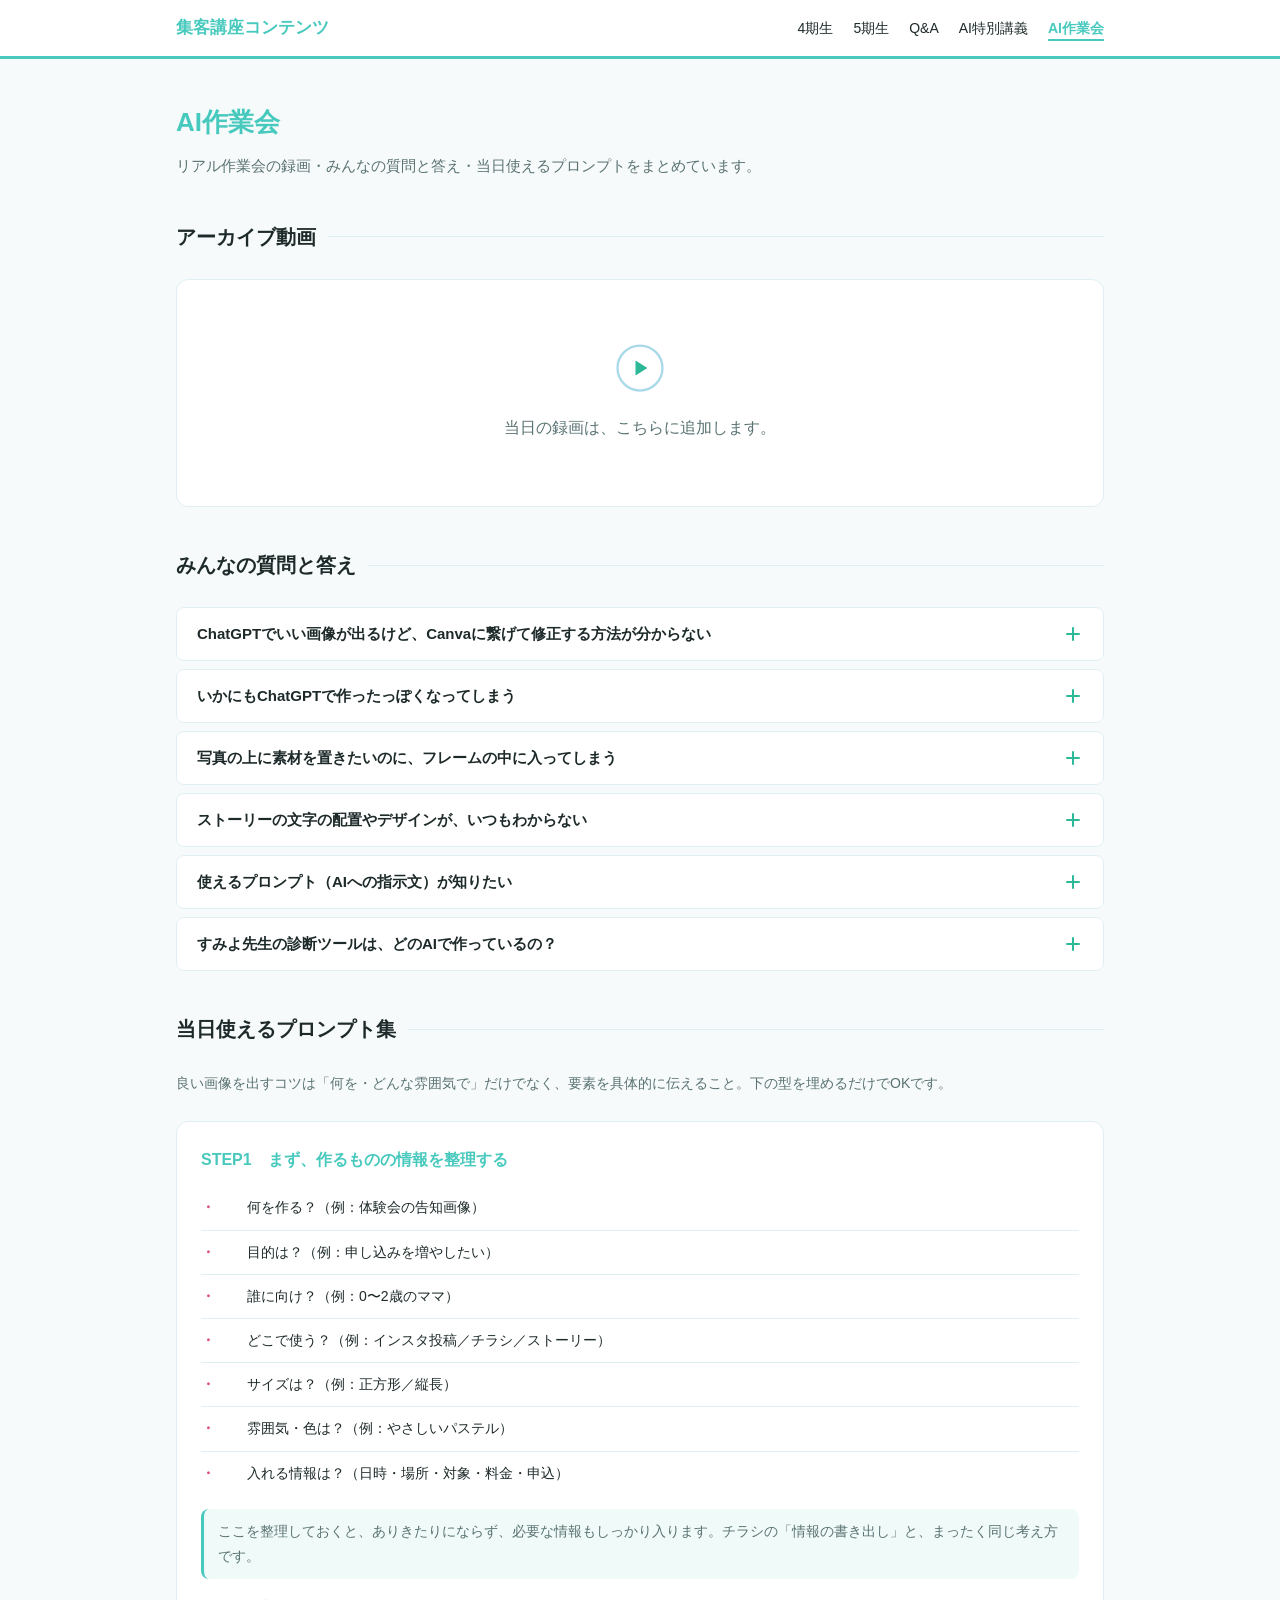
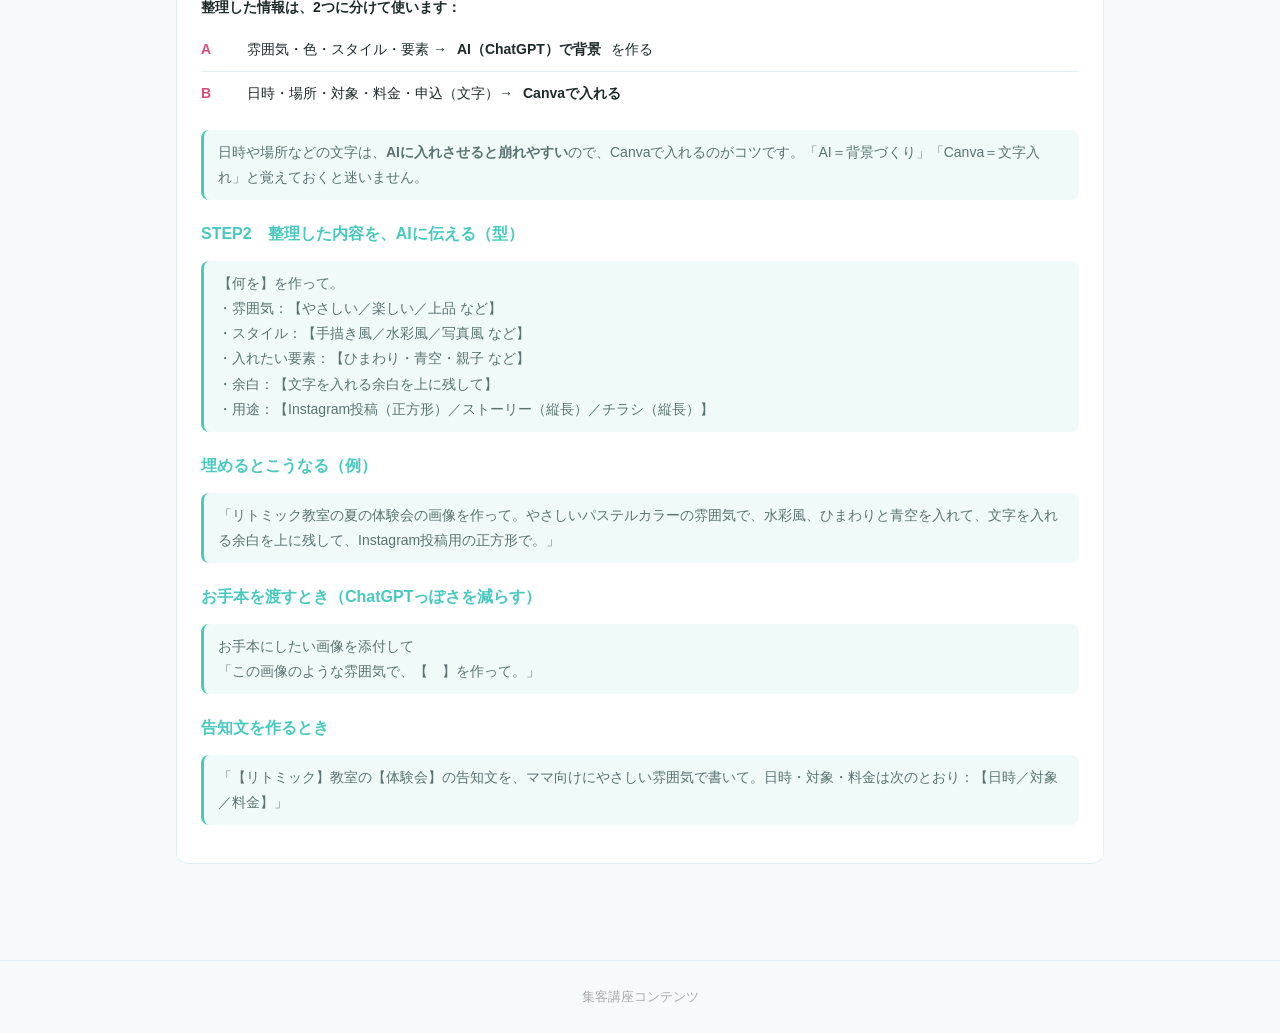
==== commit e968a15f: "AI作業会：実例セクション（準備中枠）を削除 画像が用意できないため、AI画像づくりの実例セクションを撤去。  Co-Authored-By: Claude Opus 4.8 <noreply@ant" ====
--- a/ai-sagyokai.html
+++ b/ai-sagyokai.html
@@ -123,22 +123,6 @@
     </div>
   </div>
 
-  <!-- AI画像づくりの実例（画像はあやが用意して差し替え） -->
-  <div class="section-label">
-    <h2>AI画像づくりの実例</h2>
-  </div>
-  <p style="color:var(--text-sub);font-size:14px;margin-bottom:24px;">「お手本あり・なしでこんなに違う」「お手本からこう作った」を、実際の画像でお見せします。</p>
-  <div class="card">
-    <div class="coming-soon" style="padding:40px 20px;">
-      <svg width="48" height="48" viewBox="0 0 64 64" fill="none" style="margin:0 auto 12px;">
-        <rect x="10" y="16" width="44" height="32" rx="4" stroke="#A8D8EA" stroke-width="3"/>
-        <circle cx="24" cy="28" r="4" fill="#2DB89A"/>
-        <path d="M14 44l12-12 8 8 10-10 6 6" stroke="#2DB89A" stroke-width="3" stroke-linecap="round" stroke-linejoin="round"/>
-      </svg>
-      <p>実例の画像を準備中です。<br>「お手本なし → あり」「お手本 → 完成」のサンプルをここに掲載します。</p>
-    </div>
-  </div>
-
   <!-- 当日使えるプロンプト集 -->
   <div class="section-label">
     <h2>当日使えるプロンプト集</h2>
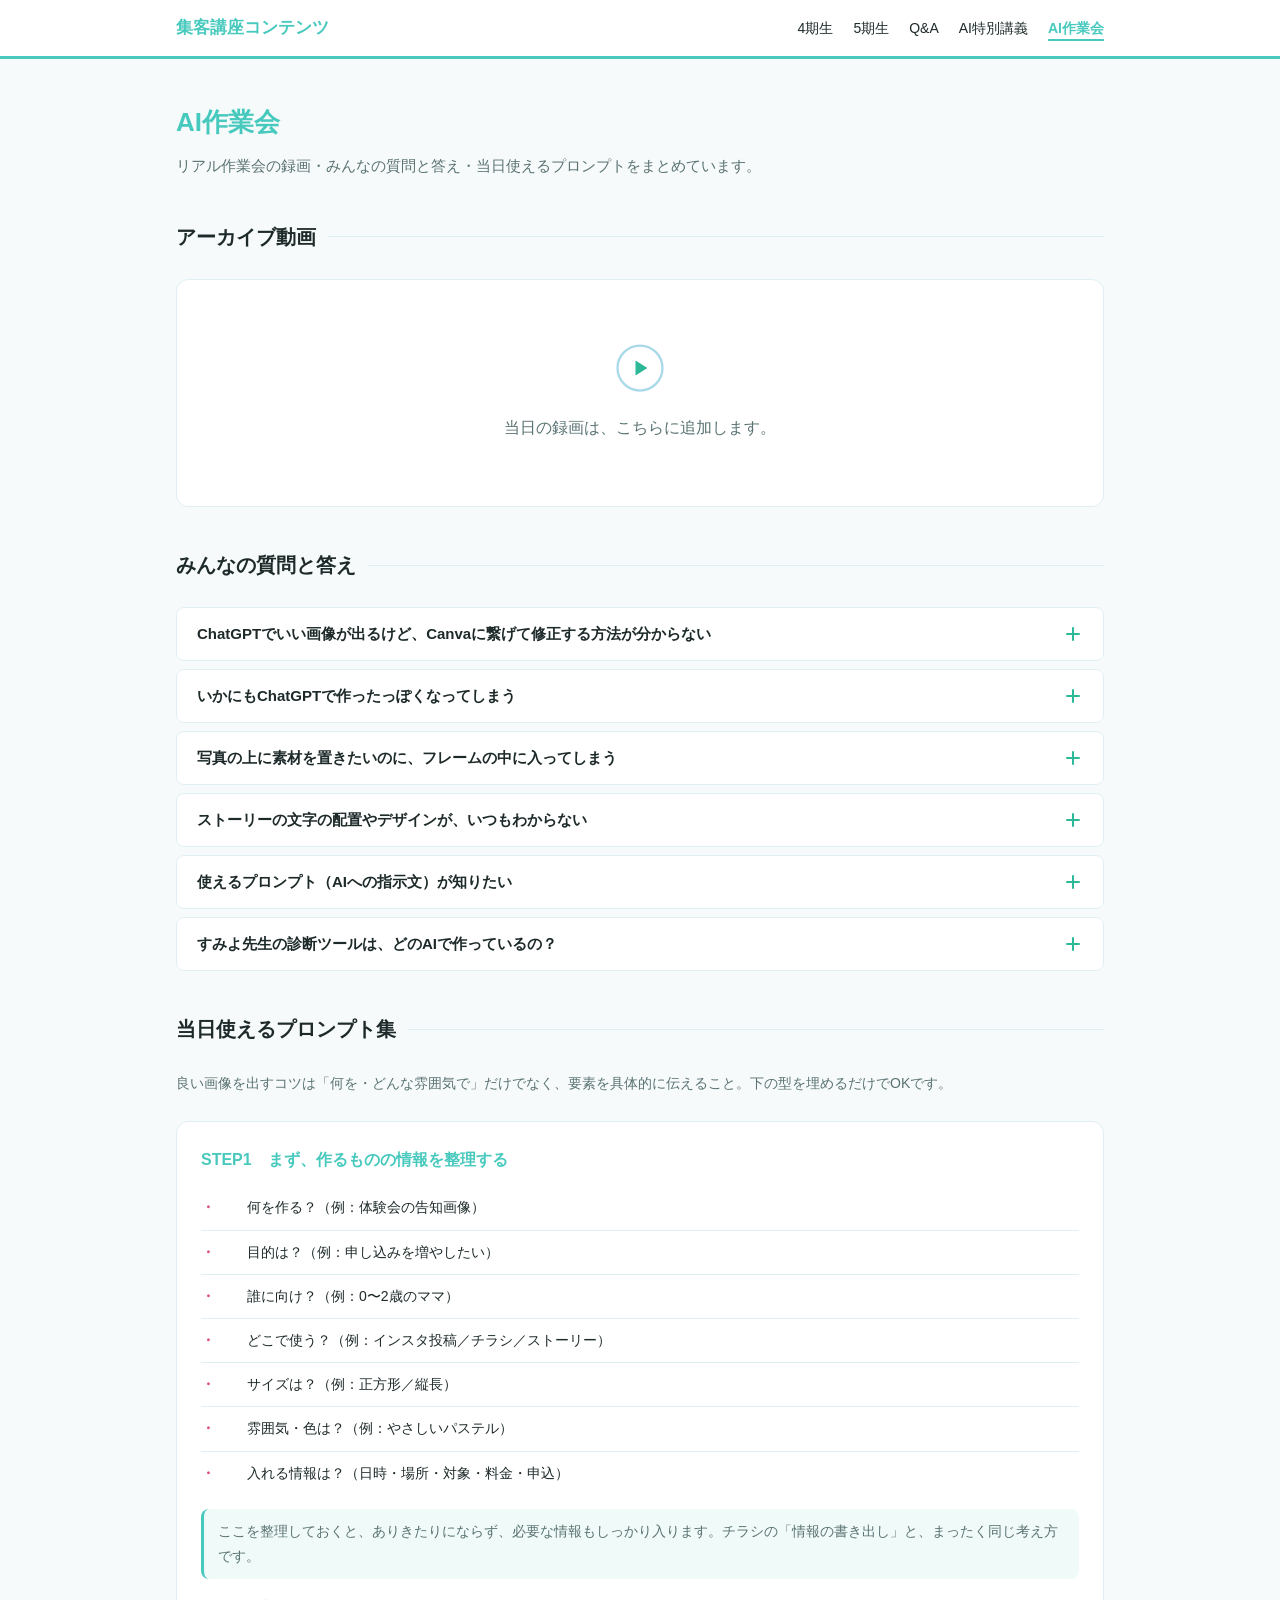
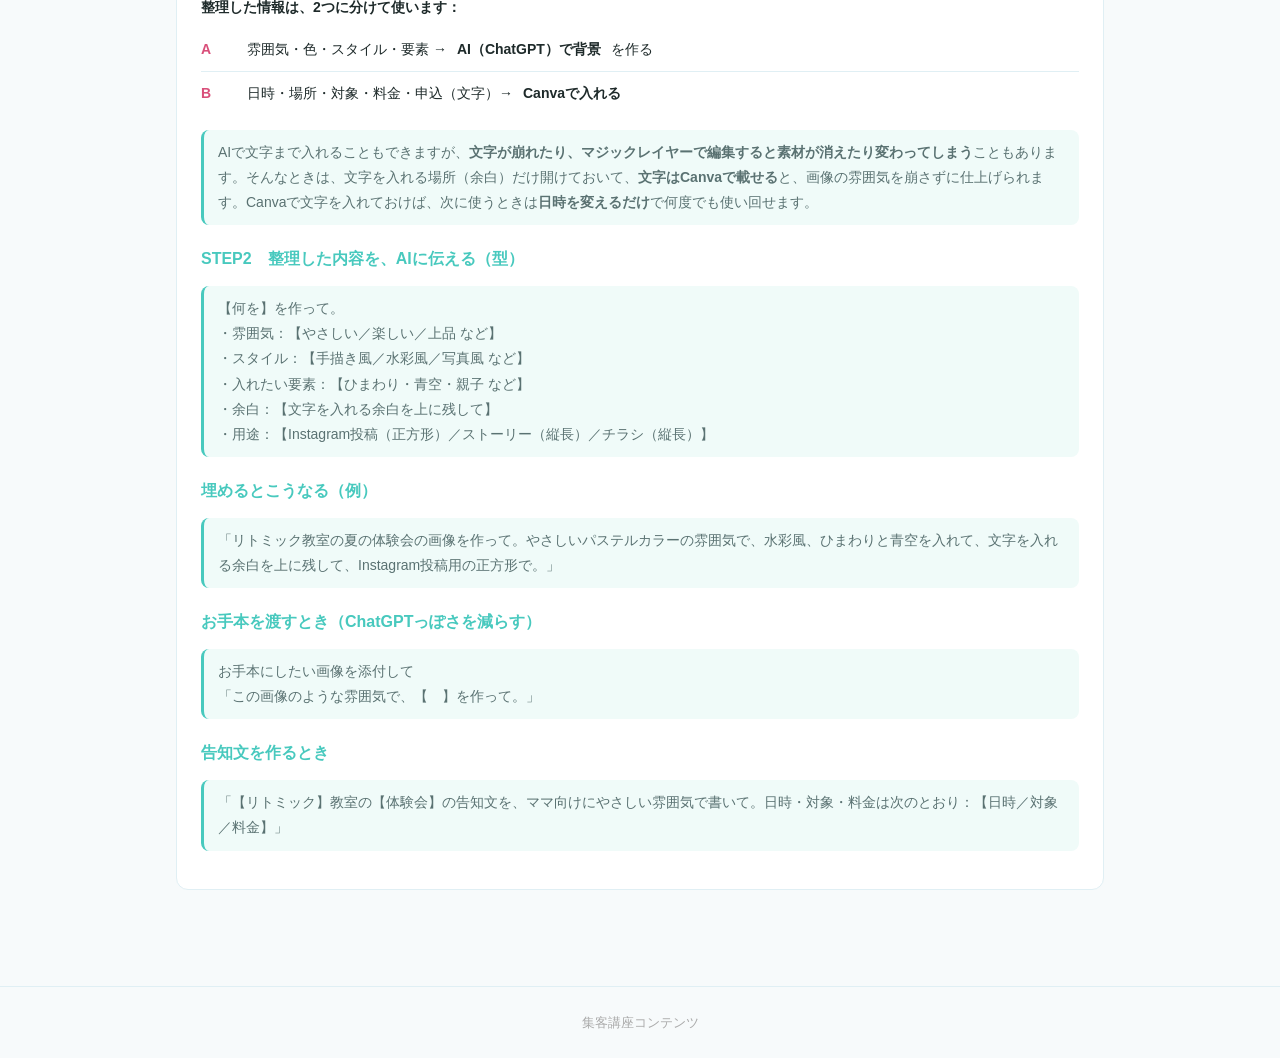
==== commit a99d9ec5: "STEP1の文字の扱いを実態に合わせて加筆 文字が崩れる/マジックレイヤーで素材が変わる場合は文字だけCanvaで載せる。 余白を開けておけば日時変更だけで使い回せる点も追記。  Co-Authore" ====
--- a/ai-sagyokai.html
+++ b/ai-sagyokai.html
@@ -148,7 +148,7 @@
           <li><span class="fb-point">A </span>雰囲気・色・スタイル・要素 → <strong>AI（ChatGPT）で背景</strong>を作る</li>
           <li><span class="fb-point">B </span>日時・場所・対象・料金・申込（文字）→ <strong>Canvaで入れる</strong></li>
         </ul>
-        <p class="fb-overall" style="margin-top:14px;">日時や場所などの文字は、<strong>AIに入れさせると崩れやすい</strong>ので、Canvaで入れるのがコツです。「AI＝背景づくり」「Canva＝文字入れ」と覚えておくと迷いません。</p>
+        <p class="fb-overall" style="margin-top:14px;">AIで文字まで入れることもできますが、<strong>文字が崩れたり、マジックレイヤーで編集すると素材が消えたり変わってしまう</strong>こともあります。そんなときは、文字を入れる場所（余白）だけ開けておいて、<strong>文字はCanvaで載せる</strong>と、画像の雰囲気を崩さずに仕上げられます。Canvaで文字を入れておけば、次に使うときは<strong>日時を変えるだけ</strong>で何度でも使い回せます。</p>
       </div>
       <h3 style="margin-top:20px;">STEP2　整理した内容を、AIに伝える（型）</h3>
       <div class="feedback-list">
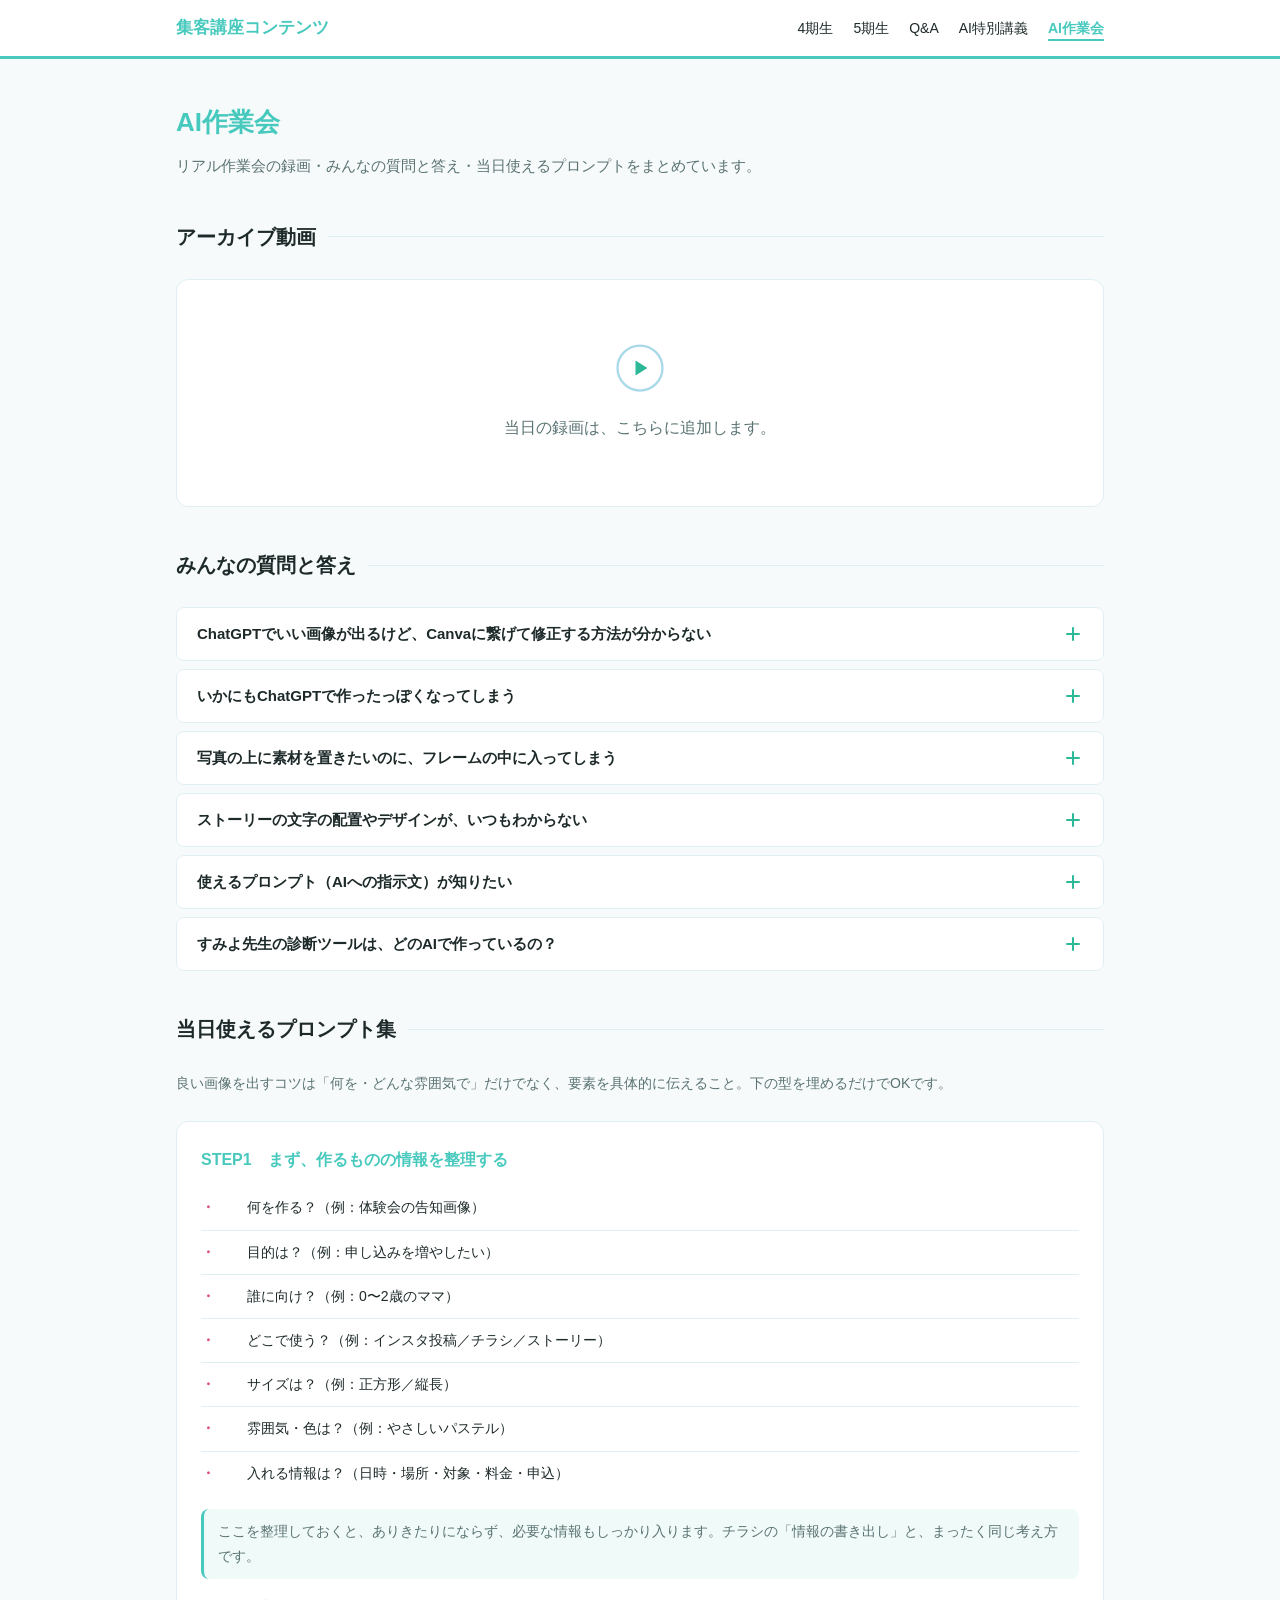
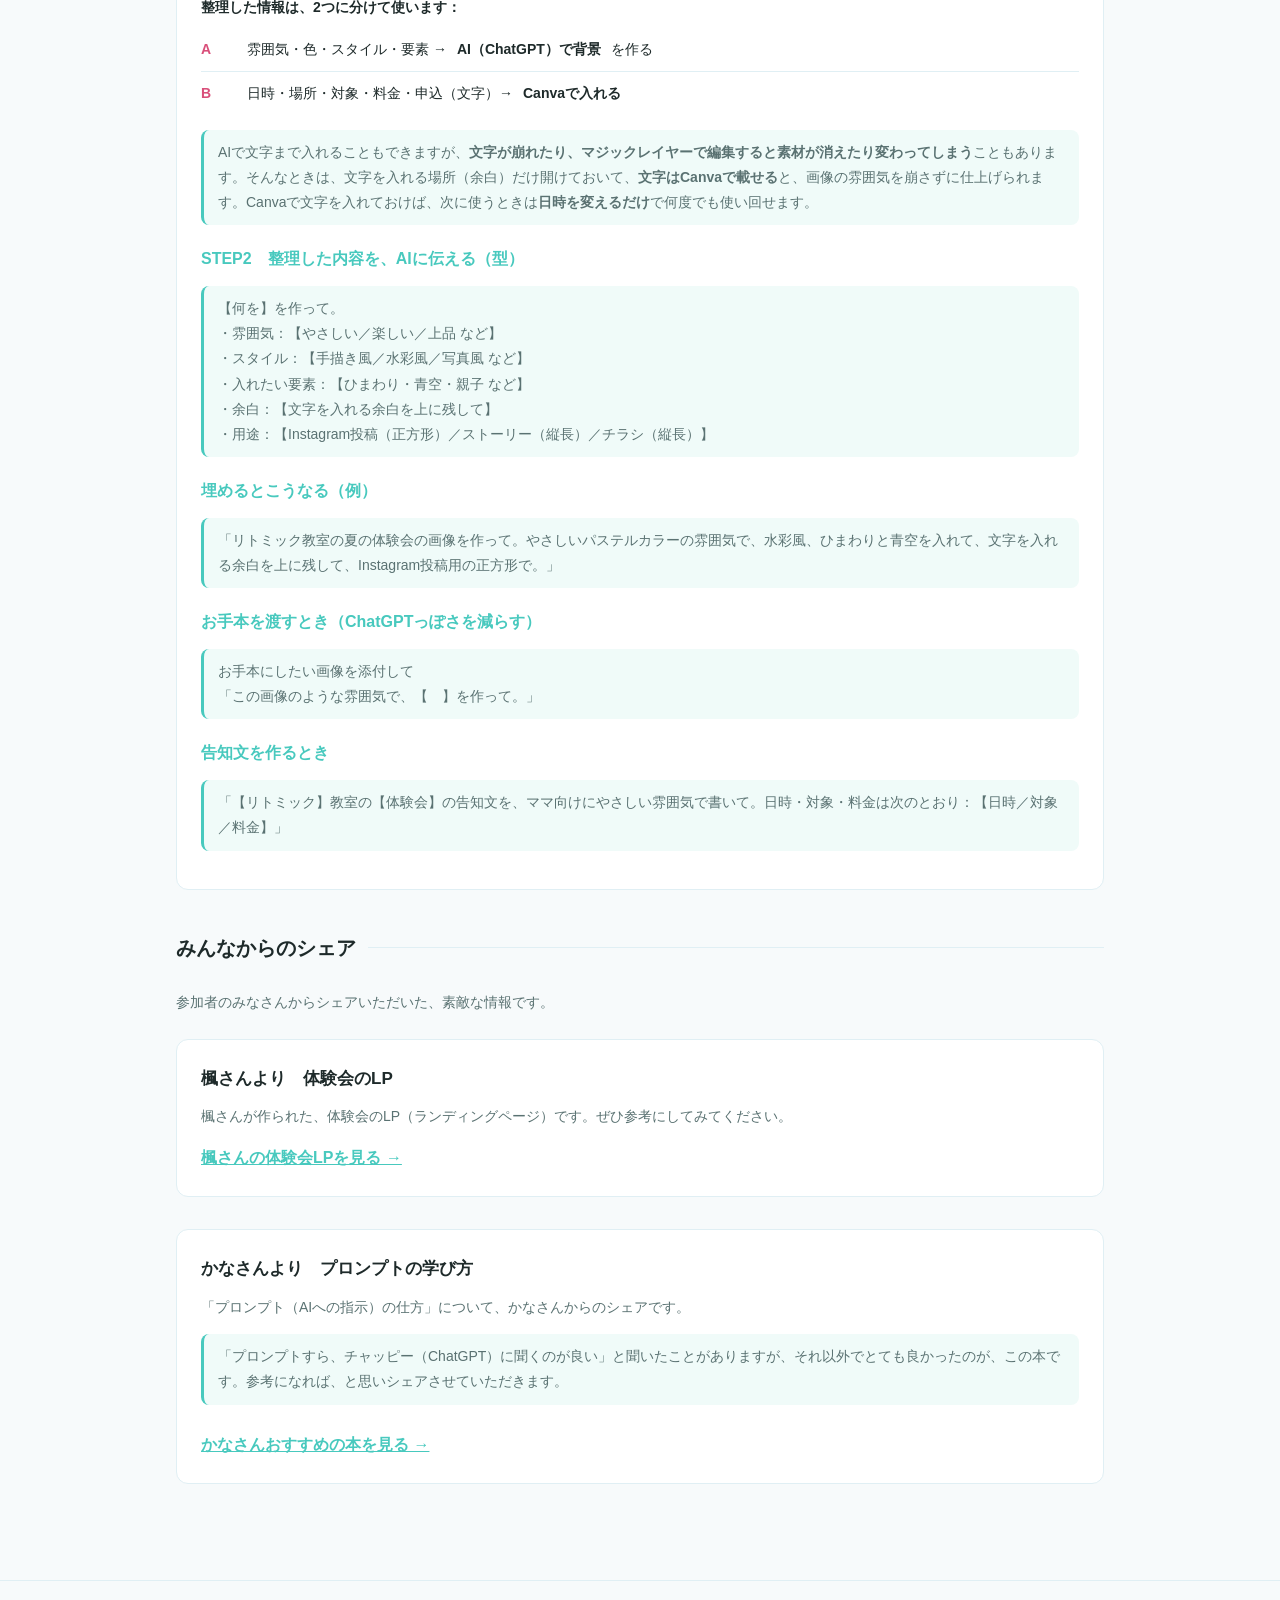
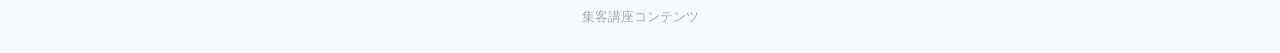
==== commit bd3d6d95: "AI作業会：みんなからのシェアを追加（楓さんの体験会LP・かなさんのプロンプト学習本） セミナー参加者からのシェアを掲載。  Co-Authored-By: Claude Opus 4.8 <nore" ====
--- a/ai-sagyokai.html
+++ b/ai-sagyokai.html
@@ -176,6 +176,27 @@
     </div>
   </div>
 
+  <!-- みんなからのシェア -->
+  <div class="section-label">
+    <h2>みんなからのシェア</h2>
+  </div>
+  <p style="color:var(--text-sub);font-size:14px;margin-bottom:24px;">参加者のみなさんからシェアいただいた、素敵な情報です。</p>
+
+  <div class="card">
+    <h3 style="font-size:17px;margin-bottom:10px;">楓さんより　体験会のLP</h3>
+    <p style="font-size:14px;color:var(--text-sub);line-height:1.8;margin-bottom:14px;">楓さんが作られた、体験会のLP（ランディングページ）です。ぜひ参考にしてみてください。</p>
+    <a href="https://sites.google.com/view/taikennkai-2026-7/lp%E4%BD%93%E9%A8%93%E4%BC%9A" target="_blank" rel="noopener" style="color:var(--green);font-weight:700;text-decoration:underline;">楓さんの体験会LPを見る →</a>
+  </div>
+
+  <div class="card">
+    <h3 style="font-size:17px;margin-bottom:10px;">かなさんより　プロンプトの学び方</h3>
+    <p style="font-size:14px;color:var(--text-sub);line-height:1.8;margin-bottom:14px;">「プロンプト（AIへの指示）の仕方」について、かなさんからのシェアです。</p>
+    <div class="feedback-list">
+      <p class="fb-overall">「プロンプトすら、チャッピー（ChatGPT）に聞くのが良い」と聞いたことがありますが、それ以外でとても良かったのが、この本です。参考になれば、と思いシェアさせていただきます。</p>
+    </div>
+    <a href="https://amzn.asia/d/05fsxDcD" target="_blank" rel="noopener" style="color:var(--green);font-weight:700;text-decoration:underline;display:inline-block;margin-top:12px;">かなさんおすすめの本を見る →</a>
+  </div>
+
 </main>
 
 <footer><p>集客講座コンテンツ</p></footer>
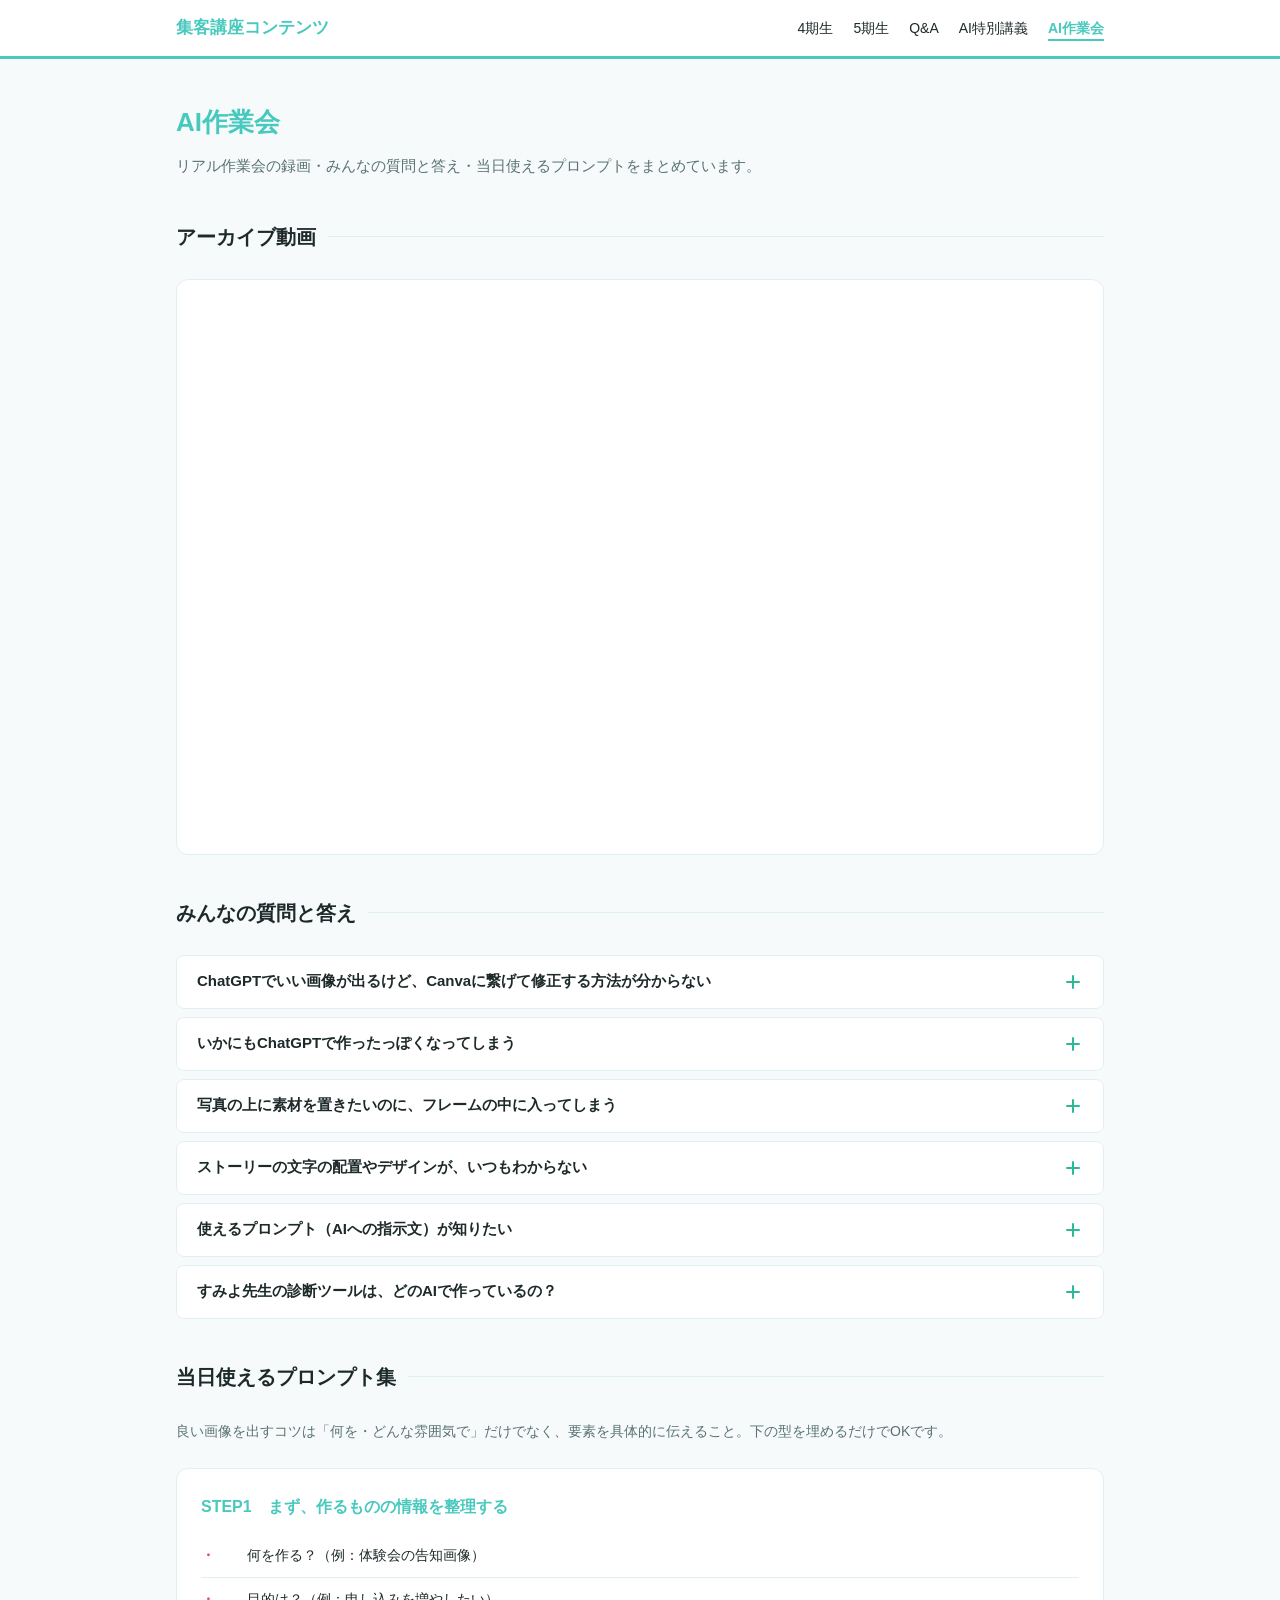
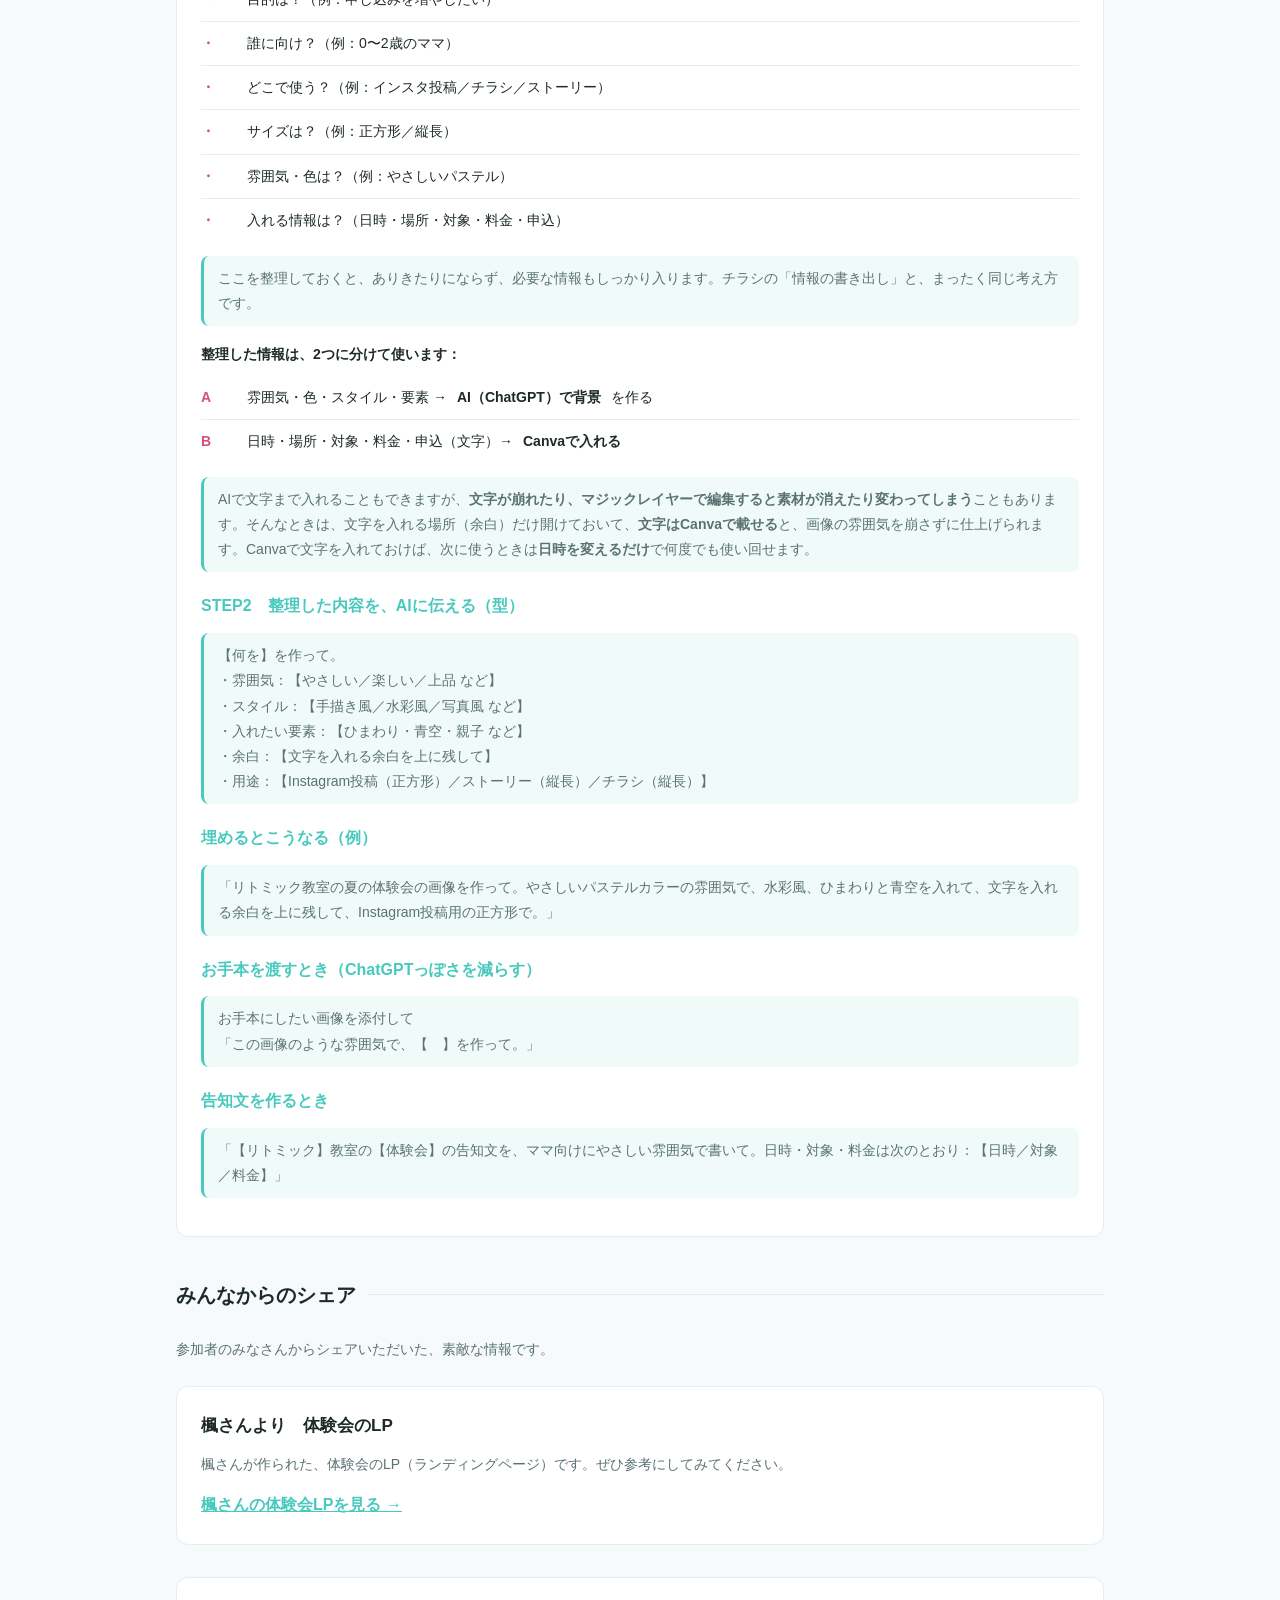
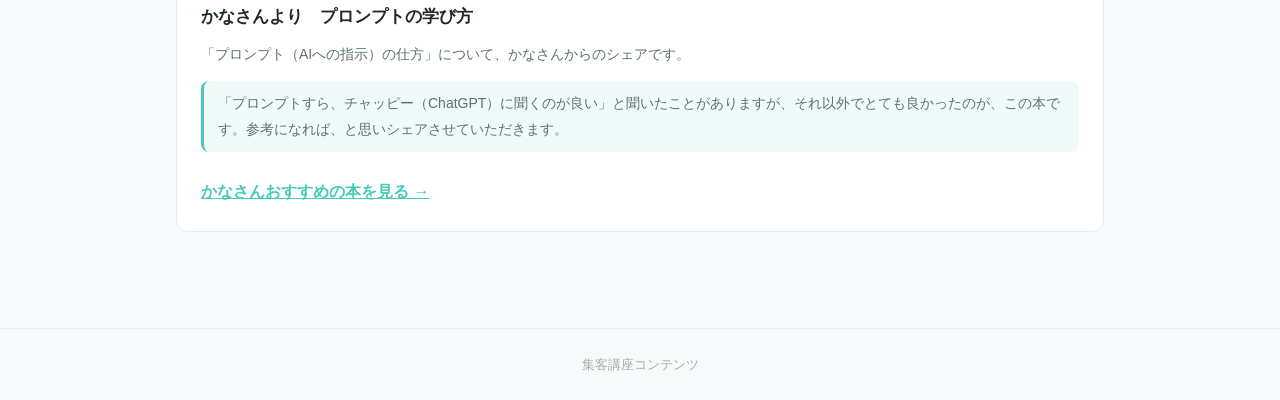
==== commit 525a8a77: "AI作業会：当日のアーカイブ動画(Vimeo)を埋め込み 準備中枠を実際の録画に差し替え。  Co-Authored-By: Claude Opus 4.8 <noreply@anthropic.co" ====
--- a/ai-sagyokai.html
+++ b/ai-sagyokai.html
@@ -35,12 +35,11 @@
     <h2>アーカイブ動画</h2>
   </div>
   <div class="card">
-    <div class="coming-soon" style="padding:40px 20px;">
-      <svg width="48" height="48" viewBox="0 0 64 64" fill="none" style="margin:0 auto 12px;">
-        <circle cx="32" cy="32" r="30" stroke="#A8D8EA" stroke-width="3"/>
-        <path d="M26 22l16 10-16 10V22z" fill="#2DB89A"/>
-      </svg>
-      <p>当日の録画は、こちらに追加します。</p>
+    <div class="video-wrap">
+      <iframe src="https://player.vimeo.com/video/1205400621?h=15df715f0e&badge=0&autopause=0&player_id=0&app_id=58479"
+        frameborder="0"
+        allow="autoplay; fullscreen; picture-in-picture; clipboard-write; encrypted-media"
+        title="AI作業会 アーカイブ"></iframe>
     </div>
   </div>
 
